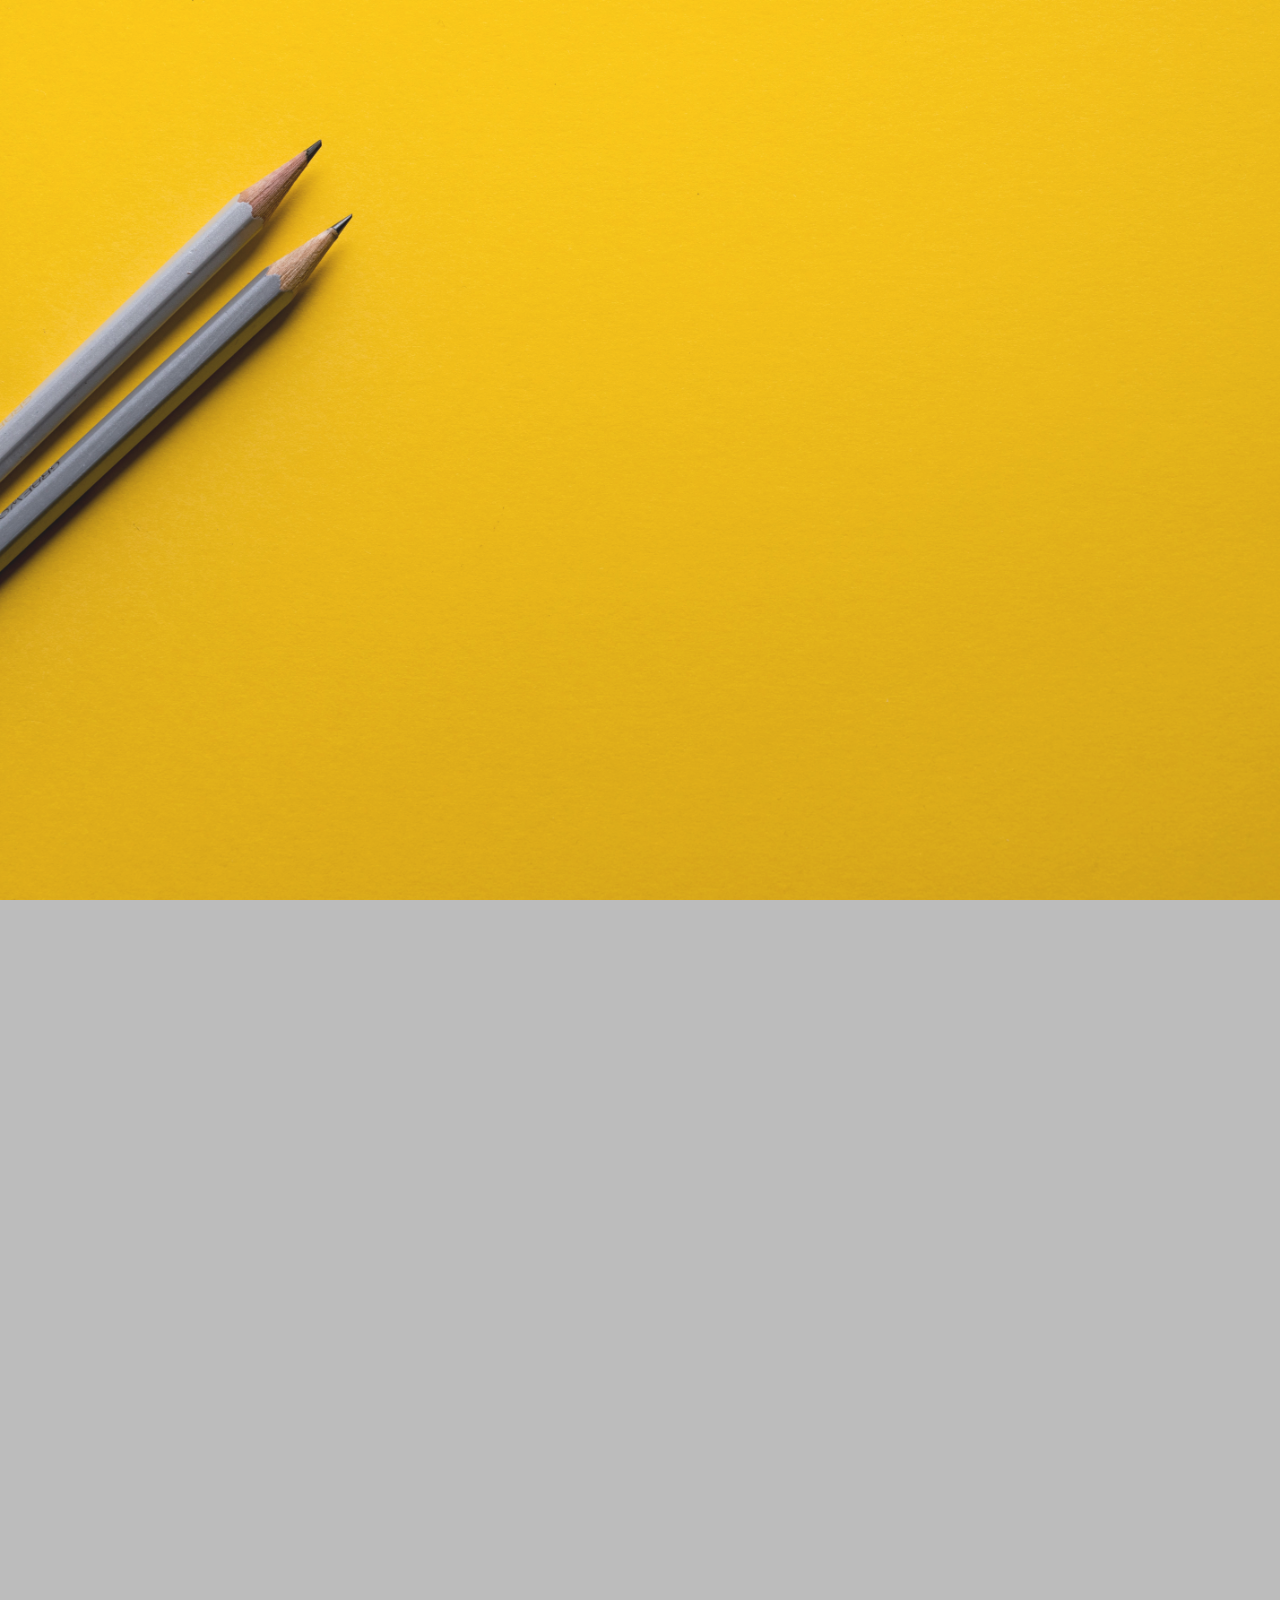
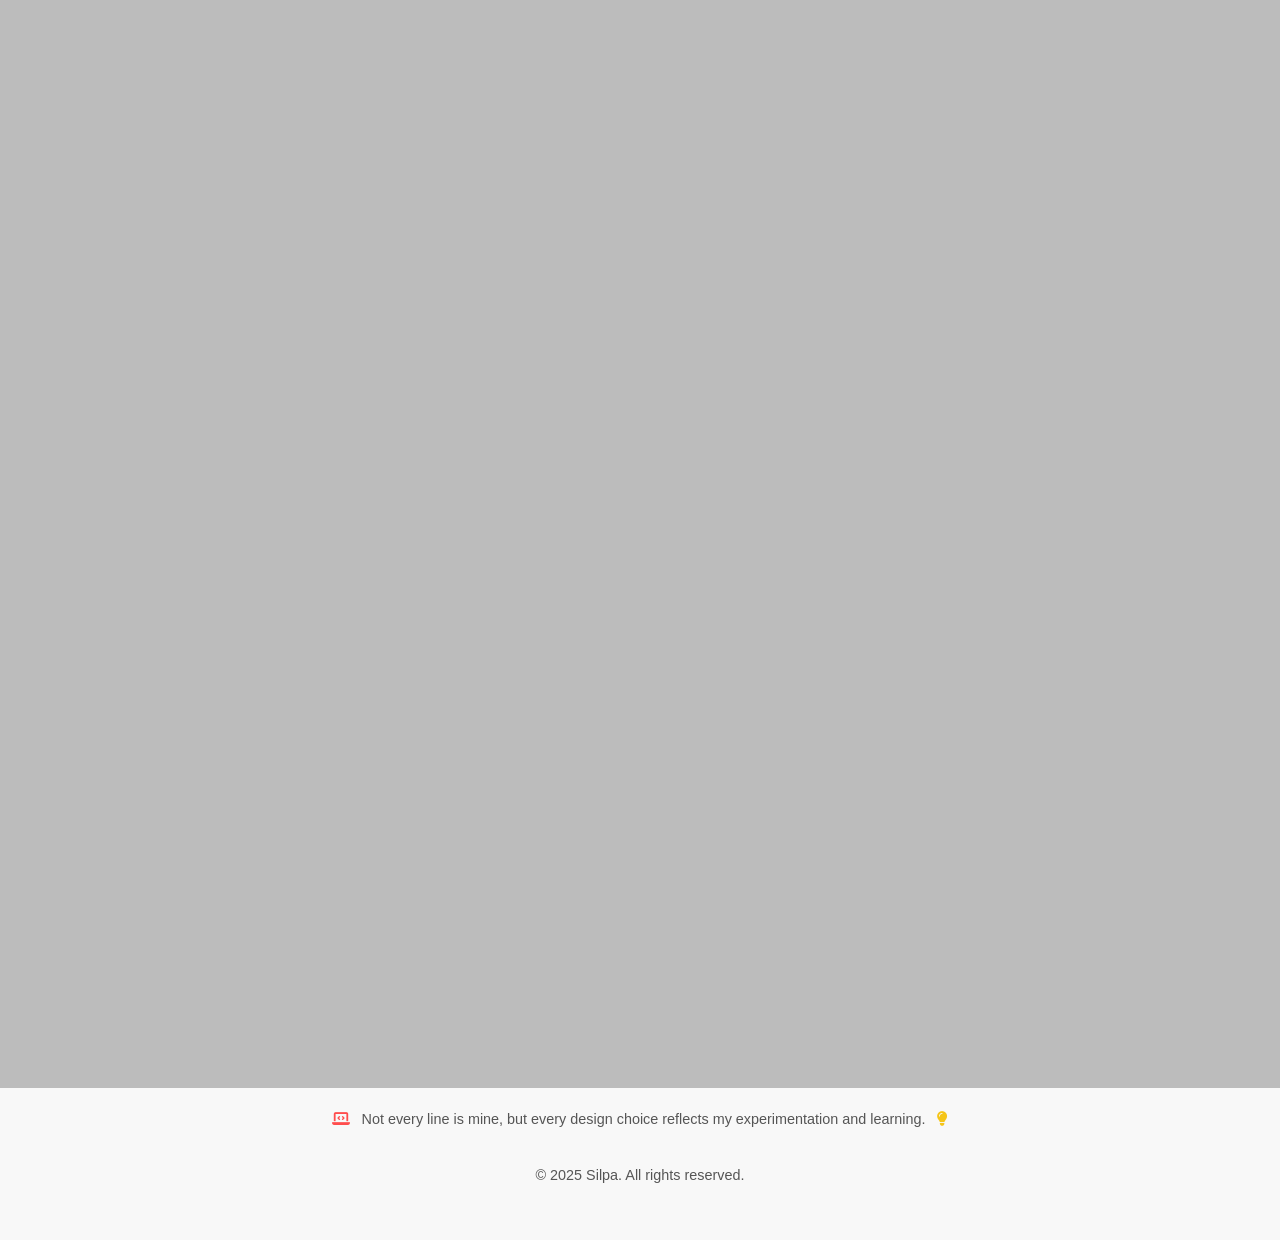
==== index.html @ 063e01af "Initial commit" ====
<!DOCTYPE HTML>
<!--
	Story by HTML5 UP
	html5up.net | @ajlkn
	Free for personal and commercial use under the CCA 3.0 license (html5up.net/license)
-->
<html>
	<head>
		<title>Silpa's portfolio</title>
		<meta charset="utf-8" />
		<meta name="viewport" content="width=device-width, initial-scale=1, user-scalable=no" />
		<link rel="stylesheet" href="assets/css/main.css" />
		<noscript><link rel="stylesheet" href="assets/css/noscript.css" /></noscript>
		<style>
        /* Make html and body full height */
        html, body {
            height: 100%;
            margin: 0;
            padding: 0;
        }

        /* Body background image */
        body {
            background: url('images/joanna.jpg') center top / cover no-repeat fixed;
            background-color: #bcbcbc; /* fallback color */
            font-family: Arial, sans-serif;
            color: #333;
        }

        /* Make wrapper transparent to show body background */
        #wrapper {
            background: transparent;
        }
    </style>
	</head>
	<body class="is-preload">

		<!-- Wrapper -->
		<div id="wrapper" class="divided">

			<!-- One -->
			<section style="
  max-width:1200px;
  margin:60px auto;
  padding:40px;
  background:#f8fafc;
  border-radius:28px;
  display:flex;
  align-items:center;
  gap:40px;
  flex-wrap:wrap;
">

  <!-- Text -->
  <div style="flex:1; min-width:280px;">
    <h1 style="font-size:44px; margin-bottom:10px;">
      Hi, I’m Silpa 👋
    </h1>

    <p style="font-size:18px; line-height:1.6;">
     a passionate Backend & Full-Stack Software Developer with over 4 years of experience, based in Germany.</p>
    </p>
    <p>I Build the Logic You Don’t See. I enjoy debugging, analyzing logs, and fixing issues that need patience
      and structured thinking.</p>

   

    <div style="margin-top:25px; display:flex; gap:10px; flex-wrap:wrap;">
      <ul style="list-style:none; padding:0; display:flex; flex-wrap:wrap; justify-content:center; gap:10px;"> 
        <li style="background:#007acc; color:white; padding:5px 12px; border-radius:15px; font-size:12px;">Java</li>
         <li style="background:#dd0000; color:white; padding:5px 12px; border-radius:15px; font-size:12px;">Ruby on Rails</li>
          <li style="background:#00bfff; color:white; padding:5px 12px; border-radius:15px; font-size:12px;">Spring Boot</li> 
          <li style="background:#f0db4f; color:#333; padding:5px 12px; border-radius:15px; font-size:12px;">JavaScript</li> 
          <li style="background:#ff7f50; color:white; padding:5px 12px; border-radius:15px; font-size:12px;">Golang</li> 
          <li style="background:#228b22; color:white; padding:5px 12px; border-radius:15px; font-size:12px;">PostgreSQL</li> 
    </div>
  </div>

  <!-- Image -->
  <div style="flex:1; min-width:280px; text-align:center;">
    <img 
      src="images/1X3A5198.jpg"
      alt="Silpa Prasad"
      style="
        width:100%;
        max-width:360px;
        height:auto;
        border-radius:24px;
        box-shadow:0 20px 40px rgba(0,0,0,0.15);
        object-fit:cover;
      "
    />
  </div>

</section>


			<!-- Two -->
			<!-- About Me Section -->
<section id="about" style="padding: 60px 25px; background: linear-gradient(135deg, #e8f0fe, #f7faff); border-radius: 24px; display: flex; align-items: center; gap: 40px; flex-wrap: wrap;">
  
  <!-- Side image -->
  <div class="about-image" style="flex: 1; min-width: 240px; text-align: center;">
    <img src="https://cdn-icons-png.flaticon.com/512/194/194938.png" 
         alt="About Me Icon" 
         style="width: 100%; max-width: 260px; opacity: 0.95; mix-blend-mode: multiply; filter: drop-shadow(0 10px 16px rgba(0,0,0,0.12)); border-radius: 24px;">
  </div>
  
  <!-- Content -->
  <div class="about-content" style="flex: 2; min-width: 300px;">
    <h2 style="font-size: 34px; font-weight: 700; color: #1e3a8a; margin-bottom: 20px; display:flex; align-items:center; gap:12px;">
      🧑‍💻 About Me
    </h2>
    
    <p style="font-size: 17px; line-height: 1.7;">
      Hi, I’m <strong>Silpa Prasad</strong> 👋  
      I’m always curious about what’s happening behind the scenes, 
      the <strong>logic, systems, and algorithms</strong> that quietly make everyday technology work.
    </p>

    <p style="font-size: 17px; line-height: 1.7;">
      Since moving to Germany, I’ve been <strong>challenging myself to grow beyond familiar grounds</strong>,
      learning, adapting, and stepping out of comfort zones, both personally and professionally.
    </p>

    <p style="font-size: 17px; line-height: 1.7;">
      I genuinely enjoy <strong>analyzing logs, debugging issues, and fixing problems</strong> that demand patience and clear thinking.  
      There’s something deeply satisfying about turning complexity into something that simply works.
    </p>

    <p style="font-size: 17px; line-height: 1.7;">
      I’m still learning, experimenting, and finding my way in the tech world 🌱  
      Along the way, I’m learning German, discovering my strengths, and figuring out how to balance ambition while enjoying the journey.
    </p>
  </div>

</section>



			<!-- Three -->
			<section id="experience" style="margin-top:50px;">
  <h2 style="
    font-size:32px;
    margin-bottom:25px;
    font-weight:700;
    color:#2a4d69;
    font-family:'Segoe UI', sans-serif;
  ">
    Professional Experience
  </h2>

  <!-- EXPERIENCE CARD 1 -->
  <div style="
    display:flex;
    gap:20px;
    background:#ffffff;
    border-radius:14px;
    padding:25px;
    margin-bottom:25px;
    box-shadow:0 4px 18px rgba(0,0,0,0.09);
    border-left:6px solid #4a90e2;
    align-items:flex-start;
  ">
    <!-- ICON -->
    <img src="https://cdn-icons-png.flaticon.com/512/906/906334.png"
         style="width:70px; height:70px; object-fit:contain;">

    <!-- CONTENT -->
    <div>
      <h3 style="
        margin:0;
        font-size:22px;
        font-weight:700;
        color:#4a90e2;
        font-family:'Segoe UI', sans-serif;
      ">
        Software Developer
      </h3>

      <p style="margin:4px 0; font-size:16px; color:#666;">
        Sapaad Software Pte Ltd &nbsp; | &nbsp; 2020 – 2022<br/>
        Food-Tech / SaaS Platform<br/>
        <em> Ruby on Rails, Golang, JavaScript, Redis, Sidekiq, REST APIs,<br/> OAuth2, JWT, AWS (Lambda, CloudWatch), Git </em>
        <br/>
        <strong>Core Strengths:</strong>
        Backend · Full-Stack · APIs · Microservices · Async · Performance Optimisation</br> · Databases · Caching · Integrations · Security · Scalability
      </p>
    </div>
  </div>

  <!-- EXPERIENCE CARD 2 -->
  <div style="
    display:flex;
    gap:20px;
    background:#ffffff;
    border-radius:14px;
    padding:25px;
    margin-bottom:25px;
    box-shadow:0 4px 18px rgba(0,0,0,0.09);
    border-left:6px solid #50b37c;
    align-items:flex-start;
  ">
    <!-- ICON -->
    <img src="https://cdn-icons-png.flaticon.com/512/2920/2920244.png"
         style="width:70px; height:70px; object-fit:contain;">

    <!-- CONTENT -->
    <div>
      <h3 style="
        margin:0;
        font-size:22px;
        font-weight:700;
        color:#50b37c;
        font-family:'Segoe UI', sans-serif;
      ">
        Software Engineer
      </h3>
      <p style="margin:4px 0; font-size:16px; color:#666;">
        Kreatio Software Pte Ltd &nbsp; | &nbsp; 2018 – 2020<br/>
        Content Management Systems / Web Platforms<br/>
        <em> Ruby on Rails, JavaScript, JQuery, SQL, PostgreSQL, Redis, <br/>
          REST APIs, Git, Docker </em>
          <br/>
        <strong>Core Strengths:</strong>
        Backend · Microservices . Content Management . Migrations</br> · Databases · Caching · Integrations · Security · Scalability
      </p>

      
    </div>
  </div>
</section>




			<!-- Four -->
			 <!-- Education Section -->
<section id="education" style="padding: 50px 20px; background: #f0f4ff; border-radius: 20px; display: flex; align-items: center; gap: 30px; flex-wrap: wrap;">
  
  <!-- Image on the side -->
  <div class="edu-image" style="flex: 1; min-width: 250px;">
    <img src="https://cdn-icons-png.flaticon.com/512/3135/3135755.png" 
         alt="Education Icon" 
         style="width: 100%; max-width: 280px; opacity: 0.9; mix-blend-mode: multiply; filter: drop-shadow(0 4px 8px rgba(0,0,0,0.1)); border-radius: 15px;">
  </div>
  
  <!-- Education cards -->
  <div class="edu-content" style="flex: 2; min-width: 300px;">
    <h2 style="font-size: 32px; font-weight: 700; color: #1e3a8a; margin-bottom: 25px; display:flex; align-items:center; gap:10px;">
      🎓 Education
    </h2>

    <div class="edu-card" style="background:#fff; padding:20px; border-radius:15px; margin-bottom:20px; box-shadow:0 4px 10px rgba(0,0,0,0.05);">
      <h3 style="font-size:20px; font-weight:600; color:#111827;">Master's in Digital Transformation</h3>
      <p style="margin:5px 0; color:#4b5563;">FH Dortmund</p>
      <span style="color:#6b7280;">2022 – Present</span>
    </div>

    <div class="edu-card" style="background:#fff; padding:20px; border-radius:15px; margin-bottom:20px; box-shadow:0 4px 10px rgba(0,0,0,0.05);">
      <h3 style="font-size:20px; font-weight:600; color:#111827;">Master of Computer Applications (MCA)</h3>
      <p style="margin:5px 0; color:#4b5563;">College of Engineering Trivandrum</p>
      <span style="color:#6b7280;">2015 – 2018</span>
    </div>

    <div class="edu-card" style="background:#fff; padding:20px; border-radius:15px; box-shadow:0 4px 10px rgba(0,0,0,0.05);">
      <h3 style="font-size:20px; font-weight:600; color:#111827;">Bachelor of Science in Computer Science</h3>
      <p style="margin:5px 0; color:#4b5563;">University Institute of Technology, Kerala</p>
      <span style="color:#6b7280;">2012 – 2015</span>
    </div>

  </div>
</section>


<!-- Five (Skills Section) -->
			<!-- Programming Skills Section -->
<section id="skills" >
  <h2 style="font-size:32px; font-weight:700; color:#1e3a8a; margin-bottom:40px; text-align:center; display:flex; justify-content:center; align-items:center; gap:10px;">
    🛠 Programming Skills
  </h2>

  <div class="skills-container" style="display:flex; flex-wrap:wrap; gap:20px; justify-content:center;">
    
    <!-- Skill Card -->
    <div class="skill-card" style="background:#fff; width:120px; height:140px; display:flex; flex-direction:column; align-items:center; justify-content:center; padding:15px; border-radius:15px; box-shadow:0 4px 10px rgba(0,0,0,0.05); text-align:center;">
      <img src="https://cdn.jsdelivr.net/gh/devicons/devicon/icons/java/java-original.svg" alt="Java" style="width:50px; height:50px; margin-bottom:10px;">
      <span style="font-size:14px; font-weight:600; color:#111827;">Java</span>
    </div>

    <div class="skill-card" style="background:#fff; width:120px; height:140px; display:flex; flex-direction:column; align-items:center; justify-content:center; padding:15px; border-radius:15px; box-shadow:0 4px 10px rgba(0,0,0,0.05); text-align:center;">
      <img src="https://cdn.jsdelivr.net/gh/devicons/devicon/icons/ruby/ruby-original.svg" alt="Ruby" style="width:50px; height:50px; margin-bottom:10px;">
      <span style="font-size:14px; font-weight:600; color:#111827;">Ruby on Rails</span>
    </div>

    <div class="skill-card" style="background:#fff; width:120px; height:140px; display:flex; flex-direction:column; align-items:center; justify-content:center; padding:15px; border-radius:15px; box-shadow:0 4px 10px rgba(0,0,0,0.05); text-align:center;">
      <img src="https://cdn.jsdelivr.net/gh/devicons/devicon/icons/spring/spring-original.svg" alt="Spring Boot" style="width:50px; height:50px; margin-bottom:10px;">
      <span style="font-size:14px; font-weight:600; color:#111827;">Spring Boot</span>
    </div>

    <div class="skill-card" style="background:#fff; width:120px; height:140px; display:flex; flex-direction:column; align-items:center; justify-content:center; padding:15px; border-radius:15px; box-shadow:0 4px 10px rgba(0,0,0,0.05); text-align:center;">
      <img src="https://cdn.jsdelivr.net/gh/devicons/devicon/icons/javascript/javascript-original.svg" alt="JavaScript" style="width:50px; height:50px; margin-bottom:10px;">
      <span style="font-size:14px; font-weight:600; color:#111827;">JavaScript</span>
    </div>

    <div class="skill-card" style="background:#fff; width:120px; height:140px; display:flex; flex-direction:column; align-items:center; justify-content:center; padding:15px; border-radius:15px; box-shadow:0 4px 10px rgba(0,0,0,0.05); text-align:center;">
      <img src="images/gallery/go.png" alt="Golang" style="width:50px; height:50px; margin-bottom:10px;">
      <span style="font-size:14px; font-weight:600; color:#111827;">Golang</span>
    </div>

    <div class="skill-card" style="background:#fff; width:120px; height:140px; display:flex; flex-direction:column; align-items:center; justify-content:center; padding:15px; border-radius:15px; box-shadow:0 4px 10px rgba(0,0,0,0.05); text-align:center;">
      <img src="https://cdn.jsdelivr.net/gh/devicons/devicon/icons/postgresql/postgresql-original.svg" alt="PostgreSQL" style="width:50px; height:50px; margin-bottom:10px;">
      <span style="font-size:14px; font-weight:600; color:#111827;">PostgreSQL</span>
    </div>

    <div class="skill-card" style="background:#fff; width:120px; height:140px; display:flex; flex-direction:column; align-items:center; justify-content:center; padding:15px; border-radius:15px; box-shadow:0 4px 10px rgba(0,0,0,0.05); text-align:center;">
      <img src="https://cdn.jsdelivr.net/gh/devicons/devicon/icons/docker/docker-original.svg" alt="Docker" style="width:50px; height:50px; margin-bottom:10px;">
      <span style="font-size:14px; font-weight:600; color:#111827;">Docker</span>
    </div>

    <div class="skill-card" style="background:#fff; width:120px; height:140px; display:flex; flex-direction:column; align-items:center; justify-content:center; padding:15px; border-radius:15px; box-shadow:0 4px 10px rgba(0,0,0,0.05); text-align:center;">
      <img src="https://cdn.jsdelivr.net/gh/devicons/devicon/icons/git/git-original.svg" alt="Git" style="width:50px; height:50px; margin-bottom:10px;">
      <span style="font-size:14px; font-weight:600; color:#111827;">Git</span>
    </div>

  </div>
</section>


<!-- Interests & Learning Section -->
<section id="interests" style="padding: 50px 20px; background: #fff4f0; border-radius: 20px; display: flex; align-items: center; gap: 30px; flex-wrap: wrap;">
  
  <!-- Side Image -->
  <div class="interests-image" style="flex: 1; min-width: 250px;">
    <img src="https://cdn-icons-png.flaticon.com/512/2933/2933187.png" 
         alt="Learning Icon" 
         style="width: 100%; max-width: 280px; opacity: 0.9; mix-blend-mode: multiply; filter: drop-shadow(0 4px 8px rgba(0,0,0,0.1)); border-radius: 20px;">
  </div>
  
  <!-- Content -->
  <div class="interests-content" style="flex: 2; min-width: 300px;">
    <h2 style="font-size: 32px; font-weight: 700; color: #c46210; margin-bottom: 25px; display:flex; align-items:center; gap:10px;">
      📚 Interests & Learning
    </h2>

    <p style="font-size: 16px; color: #333; line-height: 1.7; margin-bottom: 20px;">
      I am constantly exploring new technologies and learning modern frameworks to improve my development skills. I enjoy experimenting with <strong>Java, Spring Boot, Golang, and Cloud solutions like AWS</strong>. I also follow open-source projects and contribute to GitHub repositories whenever possible.
    </p>

    <p style="font-size: 16px; color: #333; line-height: 1.7; margin-bottom: 20px;">
      Beyond coding, I enjoy reading about software architecture, performance optimization, and best practices for building scalable applications. I am also learning <strong>German (A2 level)</strong> to enhance my communication skills and collaborate better in international teams.
    </p>


    <!-- Interests/Skills badges -->
    <ul style="display:flex; flex-wrap:wrap; gap:10px; list-style:none; padding:0;">
      <li style="background:#ff7f50; color:white; padding:5px 12px; border-radius:15px; font-size:14px;">Java</li>
      <li style="background:#00bfff; color:white; padding:5px 12px; border-radius:15px; font-size:14px;">Spring Boot</li>
      <li style="background:#228b22; color:white; padding:5px 12px; border-radius:15px; font-size:14px;">Golang</li>
      <li style="background:#f59e0b; color:white; padding:5px 12px; border-radius:15px; font-size:14px;">AWS</li>
      <li style="background:#6d28d9; color:white; padding:5px 12px; border-radius:15px; font-size:14px;">Open-Source</li>
      <li style="background:#f97316; color:white; padding:5px 12px; border-radius:15px; font-size:14px;">German Language</li>
      <li style="background:#10b981; color:white; padding:5px 12px; border-radius:15px; font-size:14px;">Software Architecture</li>
    </ul>
  </div>

</section>

<!-- Projects Preview Section on Index -->
<section id="projects-preview" style="padding: 50px 20px; background:#fefaf0; border-radius:20px; text-align:center;">
    <h2 style="font-size:32px; font-weight:700; color:#c46210; margin-bottom:20px;">💼 My Projects</h2>
    <p style="font-size:16px; color:#555; margin-bottom:30px;">
        A selection of my recent work. Click below to explore all my projects in detail.
    </p>

    <!-- Small project cards as preview -->
    <div style="display:flex; flex-wrap:wrap; gap:20px; justify-content:center;">
        <!-- Project 1 Preview -->
        <div style="width:220px; background:#fff; border-radius:12px; box-shadow:0 4px 10px rgba(0,0,0,0.05); overflow:hidden;">
            <div style="padding:15px;">
                <h3 style="font-size:18px; color:#1c3f94; margin-bottom:5px;">Restaurant POS</h3>
                <p style="font-size:14px; color:#555;">Ruby on Rails, PostgreSQL</p>
            </div>
        </div>

        <!-- Project 2 Preview -->
        <div style="width:220px; background:#fff; border-radius:12px; box-shadow:0 4px 10px rgba(0,0,0,0.05); overflow:hidden;">
            <div style="padding:15px;">
                <h3 style="font-size:18px; color:#1c3f94; margin-bottom:5px;">Order Microservice</h3>
                <p style="font-size:14px; color:#555;">Golang, REST API</p>
            </div>
        </div>

        <!-- Project 3 Preview -->
        <div style="width:220px; background:#fff; border-radius:12px; box-shadow:0 4px 10px rgba(0,0,0,0.05); overflow:hidden;">
            <div style="padding:15px;">
                <h3 style="font-size:18px; color:#1c3f94; margin-bottom:5px;">Spring Boot API</h3>
                <p style="font-size:14px; color:#555;">Java, PostgreSQL</p>
            </div>
        </div>
    </div>

    <!-- Button to go to full Projects Page -->
    <a href="projects.html" 
       style="display:inline-block; margin-top:30px; padding:12px 25px; background:#c46210; color:white; border-radius:8px; text-decoration:none; font-weight:bold; transition:0.3s;">
        See All Projects
    </a>
</section>


			<!-- Certifications Section -->
<section id="certifications" style="padding: 50px 20px; background: #fff9f0; border-radius: 20px; display: flex; align-items: center; gap: 30px; flex-wrap: wrap;">
  
  <!-- Image on the side -->
  <div class="cert-image" style="flex: 1; min-width: 250px;">
    <img src="https://cdn-icons-png.flaticon.com/512/2907/2907345.png" 
         alt="Certifications Icon" 
         style="width: 100%; max-width: 280px; opacity: 0.9; mix-blend-mode: multiply; filter: drop-shadow(0 4px 8px rgba(0,0,0,0.1)); border-radius: 15px;">
  </div>
  
  <!-- Certification cards -->
  <div class="cert-content" style="flex: 2; min-width: 300px;">
    <h2 style="font-size: 32px; font-weight: 700; color: #c46210; margin-bottom: 25px; display:flex; align-items:center; gap:10px;">
      📜 Certifications
    </h2>

    <div class="cert-card" style="background:#fff; padding:20px; border-radius:15px; margin-bottom:20px; box-shadow:0 4px 10px rgba(0,0,0,0.05);">
      <h3 style="font-size:20px; font-weight:600; color:#8b4513;">Java Foundations Professional Certificate</h3>
      <p style="margin:5px 0; color:#4b5563;">Issued by JetBrains:LinkedInLearning</p>
      <span style="color:#6b7280;">2024</span>
    </div>

    <div class="cert-card" style="background:#fff; padding:20px; border-radius:15px; margin-bottom:20px; box-shadow:0 4px 10px rgba(0,0,0,0.05);">
      <h3 style="font-size:20px; font-weight:600; color:#8b4513;">Rails with Active Record and ActionPack</h3>
      <p style="margin:5px 0; color:#4b5563;">Issued by Coursera</p>
      <span style="color:#6b7280;">2023</span>
    </div>

    <div class="cert-card" style="background:#fff; padding:20px; border-radius:15px; box-shadow:0 4px 10px rgba(0,0,0,0.05);">
      <h3 style="font-size:20px; font-weight:600; color:#8b4513;">Rails with Active Record and ActionPack</h3>
      <p style="margin:5px 0; color:#4b5563;">Issued by Coursera</p>
      <span style="color:#6b7280;">2022</span>
    </div>

  </div>
</section>

<section id="cv" style="margin-top:40px; text-align:center;">
  <h2 style="font-size:28px; margin-bottom:20px; font-weight:600;">My CV</h2>

  <!-- CV Preview Box -->
  <div style="
      width:80%;
      max-width:800px;
      margin:0 auto 20px auto;
      border:1px solid #ddd;
      border-radius:10px;
      padding:20px;
      background:#fafafa;
      box-shadow:0 2px 8px rgba(0,0,0,0.08);
    ">
    <p style="font-size:17px; color:#444; line-height:1.6;">
      You can view or download my latest CV below.  
      It includes my technical skills, experience, education, and certifications.
    </p>

    <!-- Embedded CV (PDF Viewer) -->
    <iframe 
      src="assets/SILPA FULLSTACK DEVELOPER.pdf"
      style="width:100%; height:500px; border:none; border-radius:8px; margin-top:15px;"
    ></iframe>
  </div>

  <!-- Download Button -->
  <a href="assets/SILPA FULLSTACK DEVELOPER.pdf" download
     style="
       display:inline-block;
       padding:12px 25px;
       background:#007bff;
       color:white;
       border-radius:8px;
       font-size:17px;
       text-decoration:none;
       transition:0.3s ease;
     "
     onmouseover="this.style.background='#0056b3'"
     onmouseout="this.style.background='#007bff'"
  >
    Download CV
  </a>
</section>

<!-- Seven -->
    <div class="inner medium">

        <!-- White Card Wrapper -->
        <div style="background:white; padding:50px 30px; border-radius:20px; max-width:900px; margin:auto; box-shadow:0 12px 30px rgba(0,0,0,0.2);">

            <h2 style="text-align:center; margin-bottom:40px; font-size:36px; color:#1c3f94; font-weight:bold;">Get in Touch</h2>

            <!-- Contact Details -->
            <div class="contact-details" style="display:flex; flex-wrap:wrap; justify-content:space-around; gap:20px; margin-bottom:50px; color:#333; text-align:left;">
                
                <!-- Name -->
                <div style="flex:1; min-width:220px; display:flex; align-items:center; gap:15px; background:#e6f0ff; padding:15px 20px; border-radius:12px; box-shadow:0 4px 12px rgba(0,0,0,0.1);">
                    <img src="https://cdn-icons-png.flaticon.com/512/149/149071.png" alt="Name" style="width:30px; height:30px;">
                    <span style="font-weight:600; font-size:16px;">Silpa Prasad Sivaprasad</span>
                </div>

                <!-- Email -->
                <div style="
                  display: flex;
                  align-items: center;
                  gap: 12px;
                  background: #e6f0ff;
                  padding: 12px 16px;
                  border-radius: 12px;
                  box-shadow: 0 4px 12px rgba(0,0,0,0.1);
                  white-space: nowrap;
                  overflow: hidden;
                  text-overflow: ellipsis;
                  max-width: 100%;
              ">
                  <img src="https://cdn-icons-png.flaticon.com/512/561/561127.png" 
                      alt="Email" 
                      style="width:30px; height:30px; flex-shrink: 0;">
                  <a href="mailto:silpasree9539@gmail.com" 
                    style="color:#1c3f94; font-weight:600; text-decoration:none; white-space: nowrap; overflow: hidden; text-overflow: ellipsis;">
                      silpasree9539@gmail.com
                  </a>
                </div>


                <!-- Phone -->
                <div style="flex:1; min-width:220px; display:flex; align-items:center; gap:15px; background:#e6f0ff; padding:15px 20px; border-radius:12px; box-shadow:0 4px 12px rgba(0,0,0,0.1);">
                    <img src="https://cdn-icons-png.flaticon.com/512/15/15874.png" alt="Phone" style="width:30px; height:30px;">
                    <span style="font-weight:600; font-size:16px;">+49 123 456 7890</span>
                </div>

                <!-- Address -->
                <div style="flex:1; min-width:220px; display:flex; align-items:center; gap:15px; background:#e6f0ff; padding:15px 20px; border-radius:12px; box-shadow:0 4px 12px rgba(0,0,0,0.1);">
                    <img src="https://cdn-icons-png.flaticon.com/512/684/684908.png" alt="Address" style="width:30px; height:30px;">
                    <span style="font-weight:600; font-size:16px;">Dortmund, Germany</span>
                </div>

            </div>

            <!-- Social Icons -->
            <div style="text-align:center; margin-bottom:50px;">
                <a href="https://github.com/silpaprasad" target="_blank" style="margin-right:25px; transition:transform 0.3s;">
                    <img src="https://cdn.jsdelivr.net/gh/devicons/devicon/icons/github/github-original.svg" alt="GitHub" style="width:40px; height:40px;">
                </a>
                <a href="https://www.linkedin.com/in/silpa-prasad-sivaprasad/" target="_blank" style="transition:transform 0.3s;">
                    <img src="https://cdn.jsdelivr.net/gh/devicons/devicon/icons/linkedin/linkedin-original.svg" alt="LinkedIn" style="width:40px; height:40px;">
                </a>
            </div>

            <!-- Contact Form -->
            

            <!-- Contact Form -->
          
        </div>
    </div>
			<!-- Footer -->
		</div>
    <!-- Add Font Awesome CDN in your <head> -->
<link
  rel="stylesheet"
  href="https://cdnjs.cloudflare.com/ajax/libs/font-awesome/6.5.0/css/all.min.css"
/>

<footer style="text-align: center; padding: 20px; background-color: #f8f8f8; color: #555; font-size: 0.9rem;">
  <p>
    <i class="fas fa-laptop-code" style="margin-right: 8px; color:#ff4d4d;"></i>
    Not every line is mine, but every design choice reflects my experimentation and learning.
    <i class="fas fa-lightbulb" style="margin-left: 8px; color:#f5c518;"></i>
  </p>
  <p>&copy; 2025 Silpa. All rights reserved.</p>
</footer>

		<!-- Scripts -->
		<script src="assets/js/jquery.min.js"></script>
		<script src="assets/js/jquery.scrollex.min.js"></script>
		<script src="assets/js/jquery.scrolly.min.js"></script>
		<script src="assets/js/browser.min.js"></script>
		<script src="assets/js/breakpoints.min.js"></script>
		<script src="assets/js/util.js"></script>
		<script src="assets/js/main.js"></script>
<script src="https://cdn.emailjs.com/dist/email.min.js"></script>

		

	</body>
</html>
---- assets/css/noscript.css ----
/*
	Story by HTML5 UP
	html5up.net | @ajlkn
	Free for personal and commercial use under the CCA 3.0 license (html5up.net/license)
*/

/* Banner (transitions) */

	.banner.onload-content-fade-up .content {
		-moz-transition: none;
		-webkit-transition: none;
		-ms-transition: none;
		transition: none;
	}

	body.is-preload .banner.onload-content-fade-up .content {
		-moz-transform: none;
		-webkit-transform: none;
		-ms-transform: none;
		transform: none;
		opacity: 1;
	}

	.banner.onload-content-fade-down .content {
		-moz-transition: none;
		-webkit-transition: none;
		-ms-transition: none;
		transition: none;
	}

	body.is-preload .banner.onload-content-fade-down .content {
		-moz-transform: none;
		-webkit-transform: none;
		-ms-transform: none;
		transform: none;
		opacity: 1;
	}

	.banner.onload-content-fade-left .content {
		-moz-transition: none;
		-webkit-transition: none;
		-ms-transition: none;
		transition: none;
	}

	body.is-preload .banner.onload-content-fade-left .content {
		-moz-transform: none;
		-webkit-transform: none;
		-ms-transform: none;
		transform: none;
		opacity: 1;
	}

	.banner.onload-content-fade-right .content {
		-moz-transition: none;
		-webkit-transition: none;
		-ms-transition: none;
		transition: none;
	}

	body.is-preload .banner.onload-content-fade-right .content {
		-moz-transform: none;
		-webkit-transform: none;
		-ms-transform: none;
		transform: none;
		opacity: 1;
	}

	.banner.onload-content-fade-in .content {
		-moz-transition: none;
		-webkit-transition: none;
		-ms-transition: none;
		transition: none;
	}

	body.is-preload .banner.onload-content-fade-in .content {
		-moz-transform: none;
		-webkit-transform: none;
		-ms-transform: none;
		transform: none;
		opacity: 1;
	}

	.banner.onload-image-fade-up .image {
		-moz-transition: none;
		-webkit-transition: none;
		-ms-transition: none;
		transition: none;
	}

		.banner.onload-image-fade-up .image img {
			-moz-transition: none;
			-webkit-transition: none;
			-ms-transition: none;
			transition: none;
		}

	body.is-preload .banner.onload-image-fade-up .image {
		-moz-transform: none;
		-webkit-transform: none;
		-ms-transform: none;
		transform: none;
		opacity: 1;
	}

		body.is-preload .banner.onload-image-fade-up .image img {
			opacity: 1;
		}

	.banner.onload-image-fade-down .image {
		-moz-transition: none;
		-webkit-transition: none;
		-ms-transition: none;
		transition: none;
	}

		.banner.onload-image-fade-down .image img {
			-moz-transition: none;
			-webkit-transition: none;
			-ms-transition: none;
			transition: none;
		}

	body.is-preload .banner.onload-image-fade-down .image {
		-moz-transform: none;
		-webkit-transform: none;
		-ms-transform: none;
		transform: none;
		opacity: 1;
	}

		body.is-preload .banner.onload-image-fade-down .image img {
			opacity: 1;
		}

	.banner.onload-image-fade-left .image {
		-moz-transition: none;
		-webkit-transition: none;
		-ms-transition: none;
		transition: none;
	}

		.banner.onload-image-fade-left .image img {
			-moz-transition: none;
			-webkit-transition: none;
			-ms-transition: none;
			transition: none;
		}

	body.is-preload .banner.onload-image-fade-left .image {
		-moz-transform: none;
		-webkit-transform: none;
		-ms-transform: none;
		transform: none;
		opacity: 1;
	}

		body.is-preload .banner.onload-image-fade-left .image img {
			opacity: 1;
		}

	.banner.onload-image-fade-right .image {
		-moz-transition: none;
		-webkit-transition: none;
		-ms-transition: none;
		transition: none;
	}

		.banner.onload-image-fade-right .image img {
			-moz-transition: none;
			-webkit-transition: none;
			-ms-transition: none;
			transition: none;
		}

	body.is-preload .banner.onload-image-fade-right .image {
		-moz-transform: none;
		-webkit-transform: none;
		-ms-transform: none;
		transform: none;
		opacity: 1;
	}

		body.is-preload .banner.onload-image-fade-right .image img {
			opacity: 1;
		}

	.banner.onload-image-fade-in .image img {
		-moz-transition: none;
		-webkit-transition: none;
		-ms-transition: none;
		transition: none;
	}

	body.is-preload .banner.onload-image-fade-in .image img {
		opacity: 1;
	}

	.banner.onscroll-content-fade-up .content {
		-moz-transition: none;
		-webkit-transition: none;
		-ms-transition: none;
		transition: none;
	}

	.banner.onscroll-content-fade-up.is-inactive .content {
		-moz-transform: none;
		-webkit-transform: none;
		-ms-transform: none;
		transform: none;
		opacity: 1;
	}

	.banner.onscroll-content-fade-down .content {
		-moz-transition: none;
		-webkit-transition: none;
		-ms-transition: none;
		transition: none;
	}

	.banner.onscroll-content-fade-down.is-inactive .content {
		-moz-transform: none;
		-webkit-transform: none;
		-ms-transform: none;
		transform: none;
		opacity: 1;
	}

	.banner.onscroll-content-fade-left .content {
		-moz-transition: none;
		-webkit-transition: none;
		-ms-transition: none;
		transition: none;
	}

	.banner.onscroll-content-fade-left.is-inactive .content {
		-moz-transform: none;
		-webkit-transform: none;
		-ms-transform: none;
		transform: none;
		opacity: 1;
	}

	.banner.onscroll-content-fade-right .content {
		-moz-transition: none;
		-webkit-transition: none;
		-ms-transition: none;
		transition: none;
	}

	.banner.onscroll-content-fade-right.is-inactive .content {
		-moz-transform: none;
		-webkit-transform: none;
		-ms-transform: none;
		transform: none;
		opacity: 1;
	}

	.banner.onscroll-content-fade-in .content {
		-moz-transition: none;
		-webkit-transition: none;
		-ms-transition: none;
		transition: none;
	}

	.banner.onscroll-content-fade-in.is-inactive .content {
		-moz-transform: none;
		-webkit-transform: none;
		-ms-transform: none;
		transform: none;
		opacity: 1;
	}

	.banner.onscroll-image-fade-up .image {
		-moz-transition: none;
		-webkit-transition: none;
		-ms-transition: none;
		transition: none;
	}

		.banner.onscroll-image-fade-up .image img {
			-moz-transition: none;
			-webkit-transition: none;
			-ms-transition: none;
			transition: none;
		}

	.banner.onscroll-image-fade-up.is-inactive .image {
		-moz-transform: none;
		-webkit-transform: none;
		-ms-transform: none;
		transform: none;
		opacity: 1;
	}

		.banner.onscroll-image-fade-up.is-inactive .image img {
			opacity: 1;
		}

	.banner.onscroll-image-fade-down .image {
		-moz-transition: none;
		-webkit-transition: none;
		-ms-transition: none;
		transition: none;
	}

		.banner.onscroll-image-fade-down .image img {
			-moz-transition: none;
			-webkit-transition: none;
			-ms-transition: none;
			transition: none;
		}

	.banner.onscroll-image-fade-down.is-inactive .image {
		-moz-transform: none;
		-webkit-transform: none;
		-ms-transform: none;
		transform: none;
		opacity: 1;
	}

		.banner.onscroll-image-fade-down.is-inactive .image img {
			opacity: 1;
		}

	.banner.onscroll-image-fade-left .image {
		-moz-transition: none;
		-webkit-transition: none;
		-ms-transition: none;
		transition: none;
	}

		.banner.onscroll-image-fade-left .image img {
			-moz-transition: none;
			-webkit-transition: none;
			-ms-transition: none;
			transition: none;
		}

	.banner.onscroll-image-fade-left.is-inactive .image {
		-moz-transform: none;
		-webkit-transform: none;
		-ms-transform: none;
		transform: none;
		opacity: 1;
	}

		.banner.onscroll-image-fade-left.is-inactive .image img {
			opacity: 1;
		}

	.banner.onscroll-image-fade-right .image {
		-moz-transition: none;
		-webkit-transition: none;
		-ms-transition: none;
		transition: none;
	}

		.banner.onscroll-image-fade-right .image img {
			-moz-transition: none;
			-webkit-transition: none;
			-ms-transition: none;
			transition: none;
		}

	.banner.onscroll-image-fade-right.is-inactive .image {
		-moz-transform: none;
		-webkit-transform: none;
		-ms-transform: none;
		transform: none;
		opacity: 1;
	}

		.banner.onscroll-image-fade-right.is-inactive .image img {
			opacity: 1;
		}

	.banner.onscroll-image-fade-in .image img {
		-moz-transition: none;
		-webkit-transition: none;
		-ms-transition: none;
		transition: none;
	}

	.banner.onscroll-image-fade-in.is-inactive .image img {
		opacity: 1;
	}
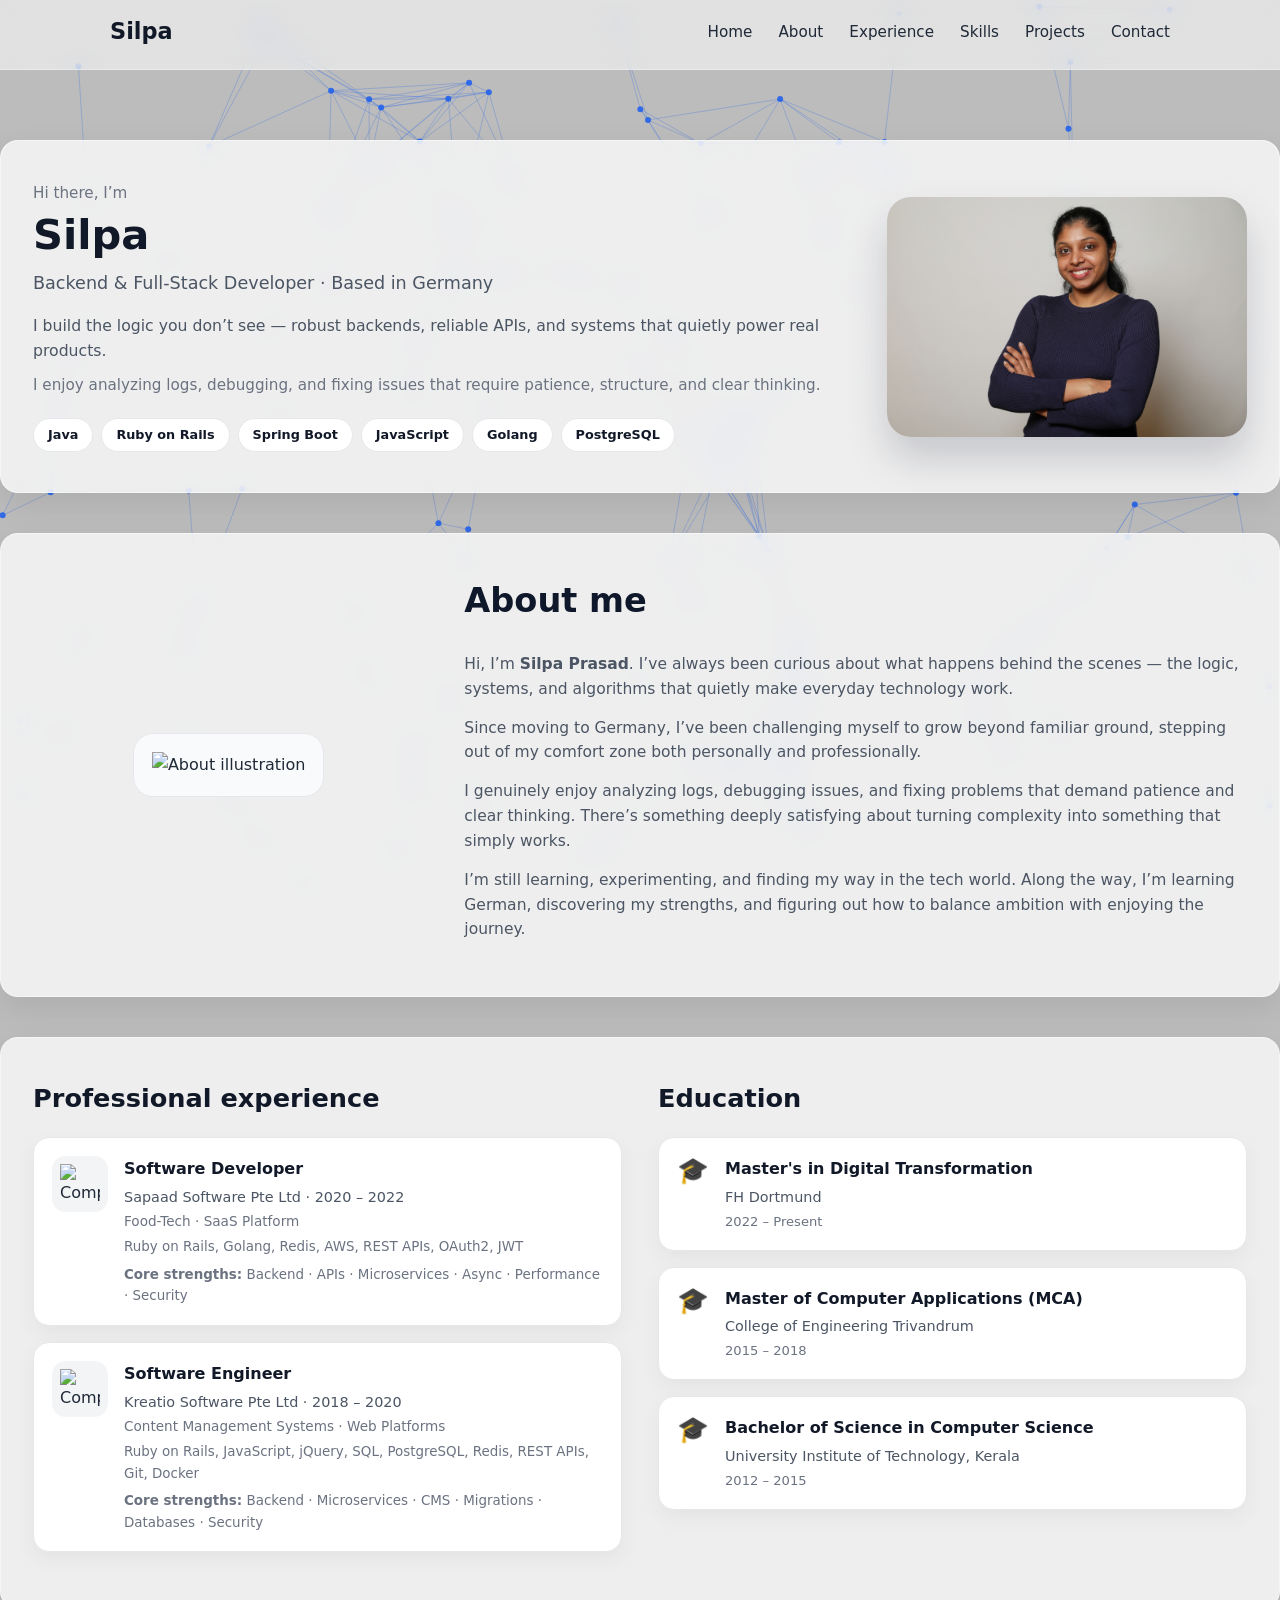
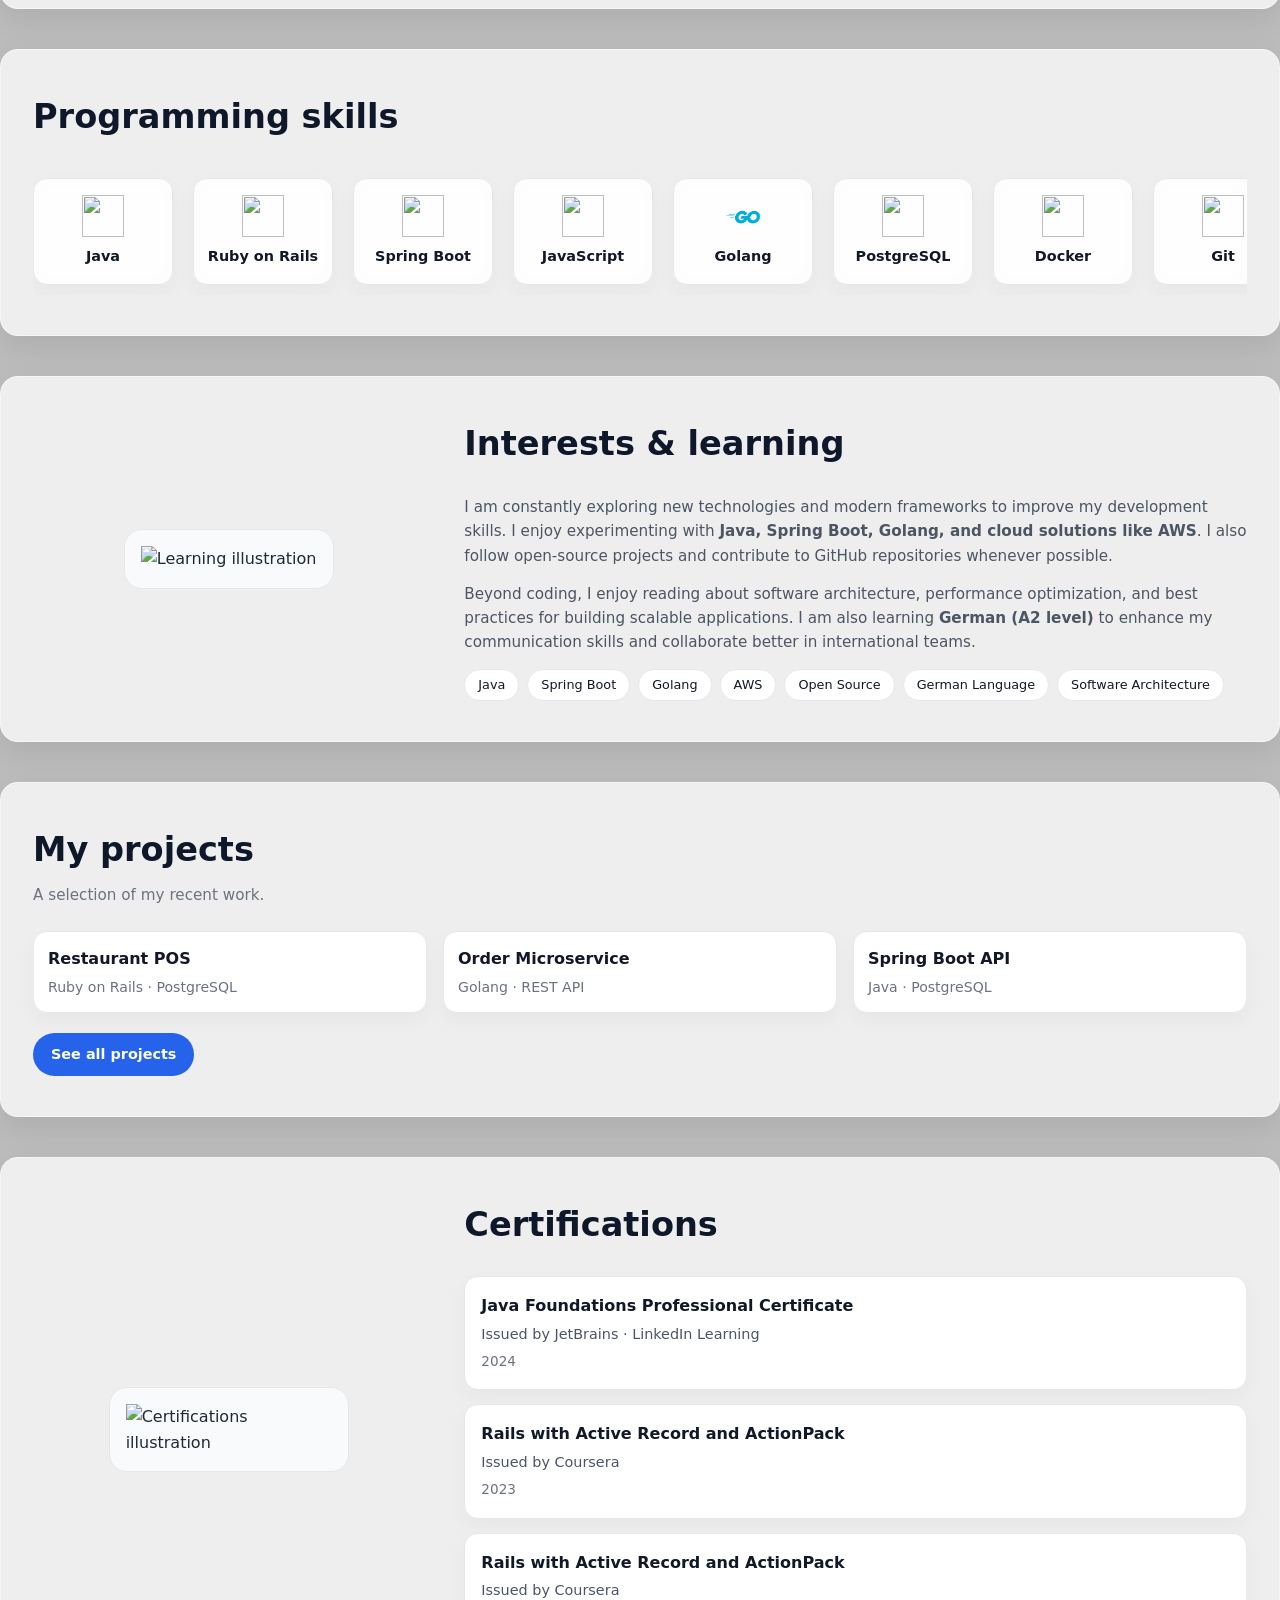
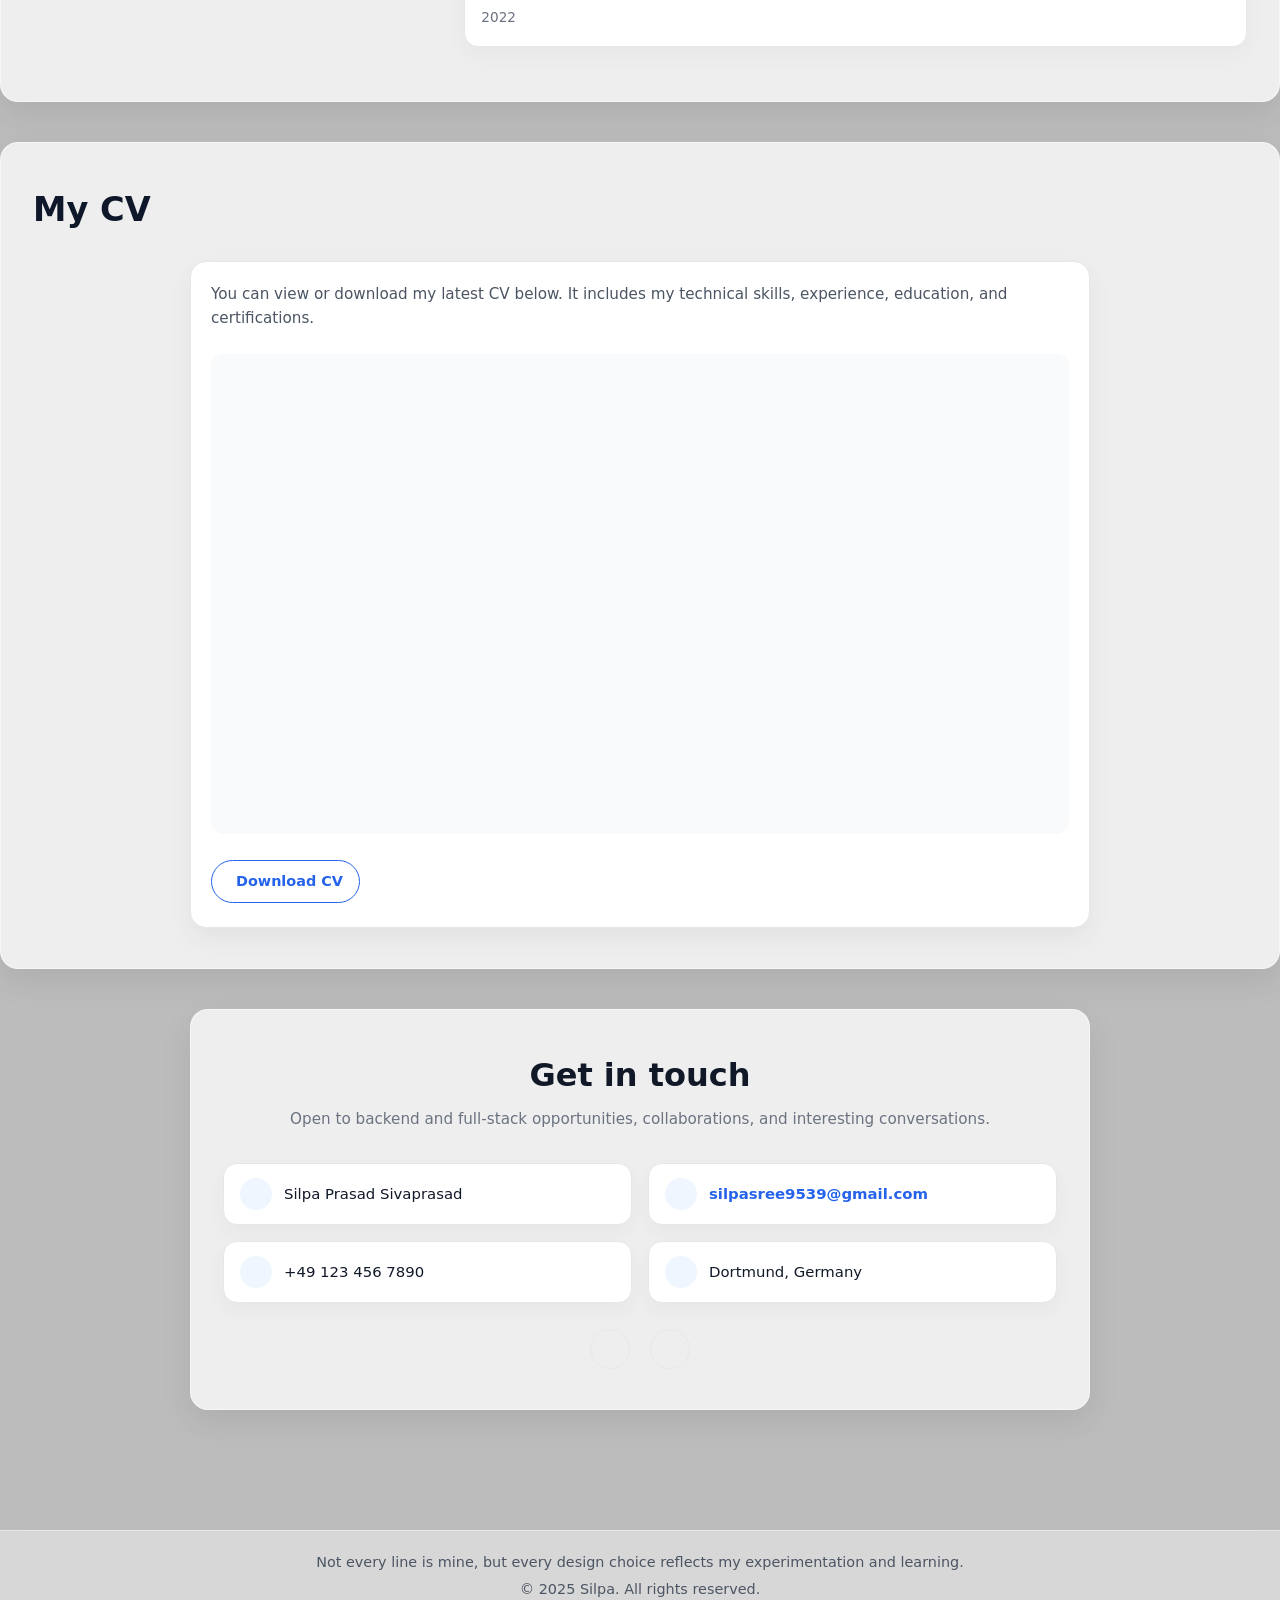
==== commit c8b7a3c6: "Initial portfolio deployment" ====
--- a/index.html
+++ b/index.html
@@ -1,595 +1,420 @@
-<!DOCTYPE HTML>
-<!--
-	Story by HTML5 UP
-	html5up.net | @ajlkn
-	Free for personal and commercial use under the CCA 3.0 license (html5up.net/license)
--->
-<html>
-	<head>
-		<title>Silpa's portfolio</title>
-		<meta charset="utf-8" />
-		<meta name="viewport" content="width=device-width, initial-scale=1, user-scalable=no" />
-		<link rel="stylesheet" href="assets/css/main.css" />
-		<noscript><link rel="stylesheet" href="assets/css/noscript.css" /></noscript>
-		<style>
-        /* Make html and body full height */
-        html, body {
-            height: 100%;
-            margin: 0;
-            padding: 0;
-        }
-
-        /* Body background image */
-        body {
-            background: url('images/joanna.jpg') center top / cover no-repeat fixed;
-            background-color: #bcbcbc; /* fallback color */
-            font-family: Arial, sans-serif;
-            color: #333;
-        }
-
-        /* Make wrapper transparent to show body background */
-        #wrapper {
-            background: transparent;
-        }
-    </style>
-	</head>
-	<body class="is-preload">
-
-		<!-- Wrapper -->
-		<div id="wrapper" class="divided">
-
-			<!-- One -->
-			<section style="
-  max-width:1200px;
-  margin:60px auto;
-  padding:40px;
-  background:#f8fafc;
-  border-radius:28px;
-  display:flex;
-  align-items:center;
-  gap:40px;
-  flex-wrap:wrap;
-">
-
-  <!-- Text -->
-  <div style="flex:1; min-width:280px;">
-    <h1 style="font-size:44px; margin-bottom:10px;">
-      Hi, I’m Silpa 👋
-    </h1>
-
-    <p style="font-size:18px; line-height:1.6;">
-     a passionate Backend & Full-Stack Software Developer with over 4 years of experience, based in Germany.</p>
-    </p>
-    <p>I Build the Logic You Don’t See. I enjoy debugging, analyzing logs, and fixing issues that need patience
-      and structured thinking.</p>
-
-   
-
-    <div style="margin-top:25px; display:flex; gap:10px; flex-wrap:wrap;">
-      <ul style="list-style:none; padding:0; display:flex; flex-wrap:wrap; justify-content:center; gap:10px;"> 
-        <li style="background:#007acc; color:white; padding:5px 12px; border-radius:15px; font-size:12px;">Java</li>
-         <li style="background:#dd0000; color:white; padding:5px 12px; border-radius:15px; font-size:12px;">Ruby on Rails</li>
-          <li style="background:#00bfff; color:white; padding:5px 12px; border-radius:15px; font-size:12px;">Spring Boot</li> 
-          <li style="background:#f0db4f; color:#333; padding:5px 12px; border-radius:15px; font-size:12px;">JavaScript</li> 
-          <li style="background:#ff7f50; color:white; padding:5px 12px; border-radius:15px; font-size:12px;">Golang</li> 
-          <li style="background:#228b22; color:white; padding:5px 12px; border-radius:15px; font-size:12px;">PostgreSQL</li> 
-    </div>
-  </div>
-
-  <!-- Image -->
-  <div style="flex:1; min-width:280px; text-align:center;">
-    <img 
-      src="images/1X3A5198.jpg"
-      alt="Silpa Prasad"
-      style="
-        width:100%;
-        max-width:360px;
-        height:auto;
-        border-radius:24px;
-        box-shadow:0 20px 40px rgba(0,0,0,0.15);
-        object-fit:cover;
-      "
-    />
-  </div>
-
-</section>
-
-
-			<!-- Two -->
-			<!-- About Me Section -->
-<section id="about" style="padding: 60px 25px; background: linear-gradient(135deg, #e8f0fe, #f7faff); border-radius: 24px; display: flex; align-items: center; gap: 40px; flex-wrap: wrap;">
+<!DOCTYPE html>
+<html lang="en">
+<head>
+  <meta charset="utf-8" />
+  <title>Silpa's Portfolio</title>
+  <meta name="viewport" content="width=device-width, initial-scale=1, user-scalable=no" />
+
+  <!-- Font & Icons -->
+  <link rel="stylesheet" href="assets/css/main.css">
+<script src="projects.js"></script>
   
-  <!-- Side image -->
-  <div class="about-image" style="flex: 1; min-width: 240px; text-align: center;">
-    <img src="https://cdn-icons-png.flaticon.com/512/194/194938.png" 
-         alt="About Me Icon" 
-         style="width: 100%; max-width: 260px; opacity: 0.95; mix-blend-mode: multiply; filter: drop-shadow(0 10px 16px rgba(0,0,0,0.12)); border-radius: 24px;">
-  </div>
-  
-  <!-- Content -->
-  <div class="about-content" style="flex: 2; min-width: 300px;">
-    <h2 style="font-size: 34px; font-weight: 700; color: #1e3a8a; margin-bottom: 20px; display:flex; align-items:center; gap:12px;">
-      🧑‍💻 About Me
-    </h2>
-    
-    <p style="font-size: 17px; line-height: 1.7;">
-      Hi, I’m <strong>Silpa Prasad</strong> 👋  
-      I’m always curious about what’s happening behind the scenes, 
-      the <strong>logic, systems, and algorithms</strong> that quietly make everyday technology work.
-    </p>
-
-    <p style="font-size: 17px; line-height: 1.7;">
-      Since moving to Germany, I’ve been <strong>challenging myself to grow beyond familiar grounds</strong>,
-      learning, adapting, and stepping out of comfort zones, both personally and professionally.
-    </p>
-
-    <p style="font-size: 17px; line-height: 1.7;">
-      I genuinely enjoy <strong>analyzing logs, debugging issues, and fixing problems</strong> that demand patience and clear thinking.  
-      There’s something deeply satisfying about turning complexity into something that simply works.
-    </p>
-
-    <p style="font-size: 17px; line-height: 1.7;">
-      I’m still learning, experimenting, and finding my way in the tech world 🌱  
-      Along the way, I’m learning German, discovering my strengths, and figuring out how to balance ambition while enjoying the journey.
-    </p>
-  </div>
-
-</section>
-
-
-
-			<!-- Three -->
-			<section id="experience" style="margin-top:50px;">
-  <h2 style="
-    font-size:32px;
-    margin-bottom:25px;
-    font-weight:700;
-    color:#2a4d69;
-    font-family:'Segoe UI', sans-serif;
-  ">
-    Professional Experience
-  </h2>
-
-  <!-- EXPERIENCE CARD 1 -->
-  <div style="
-    display:flex;
-    gap:20px;
-    background:#ffffff;
-    border-radius:14px;
-    padding:25px;
-    margin-bottom:25px;
-    box-shadow:0 4px 18px rgba(0,0,0,0.09);
-    border-left:6px solid #4a90e2;
-    align-items:flex-start;
-  ">
-    <!-- ICON -->
-    <img src="https://cdn-icons-png.flaticon.com/512/906/906334.png"
-         style="width:70px; height:70px; object-fit:contain;">
-
-    <!-- CONTENT -->
-    <div>
-      <h3 style="
-        margin:0;
-        font-size:22px;
-        font-weight:700;
-        color:#4a90e2;
-        font-family:'Segoe UI', sans-serif;
-      ">
-        Software Developer
-      </h3>
-
-      <p style="margin:4px 0; font-size:16px; color:#666;">
-        Sapaad Software Pte Ltd &nbsp; | &nbsp; 2020 – 2022<br/>
-        Food-Tech / SaaS Platform<br/>
-        <em> Ruby on Rails, Golang, JavaScript, Redis, Sidekiq, REST APIs,<br/> OAuth2, JWT, AWS (Lambda, CloudWatch), Git </em>
-        <br/>
-        <strong>Core Strengths:</strong>
-        Backend · Full-Stack · APIs · Microservices · Async · Performance Optimisation</br> · Databases · Caching · Integrations · Security · Scalability
-      </p>
-    </div>
-  </div>
-
-  <!-- EXPERIENCE CARD 2 -->
-  <div style="
-    display:flex;
-    gap:20px;
-    background:#ffffff;
-    border-radius:14px;
-    padding:25px;
-    margin-bottom:25px;
-    box-shadow:0 4px 18px rgba(0,0,0,0.09);
-    border-left:6px solid #50b37c;
-    align-items:flex-start;
-  ">
-    <!-- ICON -->
-    <img src="https://cdn-icons-png.flaticon.com/512/2920/2920244.png"
-         style="width:70px; height:70px; object-fit:contain;">
-
-    <!-- CONTENT -->
-    <div>
-      <h3 style="
-        margin:0;
-        font-size:22px;
-        font-weight:700;
-        color:#50b37c;
-        font-family:'Segoe UI', sans-serif;
-      ">
-        Software Engineer
-      </h3>
-      <p style="margin:4px 0; font-size:16px; color:#666;">
-        Kreatio Software Pte Ltd &nbsp; | &nbsp; 2018 – 2020<br/>
-        Content Management Systems / Web Platforms<br/>
-        <em> Ruby on Rails, JavaScript, JQuery, SQL, PostgreSQL, Redis, <br/>
-          REST APIs, Git, Docker </em>
-          <br/>
-        <strong>Core Strengths:</strong>
-        Backend · Microservices . Content Management . Migrations</br> · Databases · Caching · Integrations · Security · Scalability
-      </p>
-
-      
-    </div>
-  </div>
-</section>
-
-
-
-
-			<!-- Four -->
-			 <!-- Education Section -->
-<section id="education" style="padding: 50px 20px; background: #f0f4ff; border-radius: 20px; display: flex; align-items: center; gap: 30px; flex-wrap: wrap;">
-  
-  <!-- Image on the side -->
-  <div class="edu-image" style="flex: 1; min-width: 250px;">
-    <img src="https://cdn-icons-png.flaticon.com/512/3135/3135755.png" 
-         alt="Education Icon" 
-         style="width: 100%; max-width: 280px; opacity: 0.9; mix-blend-mode: multiply; filter: drop-shadow(0 4px 8px rgba(0,0,0,0.1)); border-radius: 15px;">
-  </div>
-  
-  <!-- Education cards -->
-  <div class="edu-content" style="flex: 2; min-width: 300px;">
-    <h2 style="font-size: 32px; font-weight: 700; color: #1e3a8a; margin-bottom: 25px; display:flex; align-items:center; gap:10px;">
-      🎓 Education
-    </h2>
-
-    <div class="edu-card" style="background:#fff; padding:20px; border-radius:15px; margin-bottom:20px; box-shadow:0 4px 10px rgba(0,0,0,0.05);">
-      <h3 style="font-size:20px; font-weight:600; color:#111827;">Master's in Digital Transformation</h3>
-      <p style="margin:5px 0; color:#4b5563;">FH Dortmund</p>
-      <span style="color:#6b7280;">2022 – Present</span>
-    </div>
-
-    <div class="edu-card" style="background:#fff; padding:20px; border-radius:15px; margin-bottom:20px; box-shadow:0 4px 10px rgba(0,0,0,0.05);">
-      <h3 style="font-size:20px; font-weight:600; color:#111827;">Master of Computer Applications (MCA)</h3>
-      <p style="margin:5px 0; color:#4b5563;">College of Engineering Trivandrum</p>
-      <span style="color:#6b7280;">2015 – 2018</span>
-    </div>
-
-    <div class="edu-card" style="background:#fff; padding:20px; border-radius:15px; box-shadow:0 4px 10px rgba(0,0,0,0.05);">
-      <h3 style="font-size:20px; font-weight:600; color:#111827;">Bachelor of Science in Computer Science</h3>
-      <p style="margin:5px 0; color:#4b5563;">University Institute of Technology, Kerala</p>
-      <span style="color:#6b7280;">2012 – 2015</span>
-    </div>
-
-  </div>
-</section>
-
-
-<!-- Five (Skills Section) -->
-			<!-- Programming Skills Section -->
-<section id="skills" >
-  <h2 style="font-size:32px; font-weight:700; color:#1e3a8a; margin-bottom:40px; text-align:center; display:flex; justify-content:center; align-items:center; gap:10px;">
-    🛠 Programming Skills
-  </h2>
-
-  <div class="skills-container" style="display:flex; flex-wrap:wrap; gap:20px; justify-content:center;">
-    
-    <!-- Skill Card -->
-    <div class="skill-card" style="background:#fff; width:120px; height:140px; display:flex; flex-direction:column; align-items:center; justify-content:center; padding:15px; border-radius:15px; box-shadow:0 4px 10px rgba(0,0,0,0.05); text-align:center;">
-      <img src="https://cdn.jsdelivr.net/gh/devicons/devicon/icons/java/java-original.svg" alt="Java" style="width:50px; height:50px; margin-bottom:10px;">
-      <span style="font-size:14px; font-weight:600; color:#111827;">Java</span>
-    </div>
-
-    <div class="skill-card" style="background:#fff; width:120px; height:140px; display:flex; flex-direction:column; align-items:center; justify-content:center; padding:15px; border-radius:15px; box-shadow:0 4px 10px rgba(0,0,0,0.05); text-align:center;">
-      <img src="https://cdn.jsdelivr.net/gh/devicons/devicon/icons/ruby/ruby-original.svg" alt="Ruby" style="width:50px; height:50px; margin-bottom:10px;">
-      <span style="font-size:14px; font-weight:600; color:#111827;">Ruby on Rails</span>
-    </div>
-
-    <div class="skill-card" style="background:#fff; width:120px; height:140px; display:flex; flex-direction:column; align-items:center; justify-content:center; padding:15px; border-radius:15px; box-shadow:0 4px 10px rgba(0,0,0,0.05); text-align:center;">
-      <img src="https://cdn.jsdelivr.net/gh/devicons/devicon/icons/spring/spring-original.svg" alt="Spring Boot" style="width:50px; height:50px; margin-bottom:10px;">
-      <span style="font-size:14px; font-weight:600; color:#111827;">Spring Boot</span>
-    </div>
-
-    <div class="skill-card" style="background:#fff; width:120px; height:140px; display:flex; flex-direction:column; align-items:center; justify-content:center; padding:15px; border-radius:15px; box-shadow:0 4px 10px rgba(0,0,0,0.05); text-align:center;">
-      <img src="https://cdn.jsdelivr.net/gh/devicons/devicon/icons/javascript/javascript-original.svg" alt="JavaScript" style="width:50px; height:50px; margin-bottom:10px;">
-      <span style="font-size:14px; font-weight:600; color:#111827;">JavaScript</span>
-    </div>
-
-    <div class="skill-card" style="background:#fff; width:120px; height:140px; display:flex; flex-direction:column; align-items:center; justify-content:center; padding:15px; border-radius:15px; box-shadow:0 4px 10px rgba(0,0,0,0.05); text-align:center;">
-      <img src="images/gallery/go.png" alt="Golang" style="width:50px; height:50px; margin-bottom:10px;">
-      <span style="font-size:14px; font-weight:600; color:#111827;">Golang</span>
-    </div>
-
-    <div class="skill-card" style="background:#fff; width:120px; height:140px; display:flex; flex-direction:column; align-items:center; justify-content:center; padding:15px; border-radius:15px; box-shadow:0 4px 10px rgba(0,0,0,0.05); text-align:center;">
-      <img src="https://cdn.jsdelivr.net/gh/devicons/devicon/icons/postgresql/postgresql-original.svg" alt="PostgreSQL" style="width:50px; height:50px; margin-bottom:10px;">
-      <span style="font-size:14px; font-weight:600; color:#111827;">PostgreSQL</span>
-    </div>
-
-    <div class="skill-card" style="background:#fff; width:120px; height:140px; display:flex; flex-direction:column; align-items:center; justify-content:center; padding:15px; border-radius:15px; box-shadow:0 4px 10px rgba(0,0,0,0.05); text-align:center;">
-      <img src="https://cdn.jsdelivr.net/gh/devicons/devicon/icons/docker/docker-original.svg" alt="Docker" style="width:50px; height:50px; margin-bottom:10px;">
-      <span style="font-size:14px; font-weight:600; color:#111827;">Docker</span>
-    </div>
-
-    <div class="skill-card" style="background:#fff; width:120px; height:140px; display:flex; flex-direction:column; align-items:center; justify-content:center; padding:15px; border-radius:15px; box-shadow:0 4px 10px rgba(0,0,0,0.05); text-align:center;">
-      <img src="https://cdn.jsdelivr.net/gh/devicons/devicon/icons/git/git-original.svg" alt="Git" style="width:50px; height:50px; margin-bottom:10px;">
-      <span style="font-size:14px; font-weight:600; color:#111827;">Git</span>
-    </div>
-
-  </div>
-</section>
-
-
-<!-- Interests & Learning Section -->
-<section id="interests" style="padding: 50px 20px; background: #fff4f0; border-radius: 20px; display: flex; align-items: center; gap: 30px; flex-wrap: wrap;">
-  
-  <!-- Side Image -->
-  <div class="interests-image" style="flex: 1; min-width: 250px;">
-    <img src="https://cdn-icons-png.flaticon.com/512/2933/2933187.png" 
-         alt="Learning Icon" 
-         style="width: 100%; max-width: 280px; opacity: 0.9; mix-blend-mode: multiply; filter: drop-shadow(0 4px 8px rgba(0,0,0,0.1)); border-radius: 20px;">
-  </div>
-  
-  <!-- Content -->
-  <div class="interests-content" style="flex: 2; min-width: 300px;">
-    <h2 style="font-size: 32px; font-weight: 700; color: #c46210; margin-bottom: 25px; display:flex; align-items:center; gap:10px;">
-      📚 Interests & Learning
-    </h2>
-
-    <p style="font-size: 16px; color: #333; line-height: 1.7; margin-bottom: 20px;">
-      I am constantly exploring new technologies and learning modern frameworks to improve my development skills. I enjoy experimenting with <strong>Java, Spring Boot, Golang, and Cloud solutions like AWS</strong>. I also follow open-source projects and contribute to GitHub repositories whenever possible.
-    </p>
-
-    <p style="font-size: 16px; color: #333; line-height: 1.7; margin-bottom: 20px;">
-      Beyond coding, I enjoy reading about software architecture, performance optimization, and best practices for building scalable applications. I am also learning <strong>German (A2 level)</strong> to enhance my communication skills and collaborate better in international teams.
-    </p>
-
-
-    <!-- Interests/Skills badges -->
-    <ul style="display:flex; flex-wrap:wrap; gap:10px; list-style:none; padding:0;">
-      <li style="background:#ff7f50; color:white; padding:5px 12px; border-radius:15px; font-size:14px;">Java</li>
-      <li style="background:#00bfff; color:white; padding:5px 12px; border-radius:15px; font-size:14px;">Spring Boot</li>
-      <li style="background:#228b22; color:white; padding:5px 12px; border-radius:15px; font-size:14px;">Golang</li>
-      <li style="background:#f59e0b; color:white; padding:5px 12px; border-radius:15px; font-size:14px;">AWS</li>
-      <li style="background:#6d28d9; color:white; padding:5px 12px; border-radius:15px; font-size:14px;">Open-Source</li>
-      <li style="background:#f97316; color:white; padding:5px 12px; border-radius:15px; font-size:14px;">German Language</li>
-      <li style="background:#10b981; color:white; padding:5px 12px; border-radius:15px; font-size:14px;">Software Architecture</li>
+</head>
+<body>
+  <nav class="navbar">
+  <div class="nav-container">
+    <div class="nav-logo">Silpa</div>
+    <ul class="nav-links">
+      <li><a href="#hero">Home</a></li>
+      <li><a href="#about">About</a></li>
+      <li><a href="#experience-education">Experience</a></li>
+      <li><a href="#skills">Skills</a></li>
+      <li><a href="#projects-preview">Projects</a></li>
+      <li><a href="#contact">Contact</a></li>
     </ul>
   </div>
-
-</section>
-
-<!-- Projects Preview Section on Index -->
-<section id="projects-preview" style="padding: 50px 20px; background:#fefaf0; border-radius:20px; text-align:center;">
-    <h2 style="font-size:32px; font-weight:700; color:#c46210; margin-bottom:20px;">💼 My Projects</h2>
-    <p style="font-size:16px; color:#555; margin-bottom:30px;">
-        A selection of my recent work. Click below to explore all my projects in detail.
-    </p>
-
-    <!-- Small project cards as preview -->
-    <div style="display:flex; flex-wrap:wrap; gap:20px; justify-content:center;">
-        <!-- Project 1 Preview -->
-        <div style="width:220px; background:#fff; border-radius:12px; box-shadow:0 4px 10px rgba(0,0,0,0.05); overflow:hidden;">
-            <div style="padding:15px;">
-                <h3 style="font-size:18px; color:#1c3f94; margin-bottom:5px;">Restaurant POS</h3>
-                <p style="font-size:14px; color:#555;">Ruby on Rails, PostgreSQL</p>
-            </div>
-        </div>
-
-        <!-- Project 2 Preview -->
-        <div style="width:220px; background:#fff; border-radius:12px; box-shadow:0 4px 10px rgba(0,0,0,0.05); overflow:hidden;">
-            <div style="padding:15px;">
-                <h3 style="font-size:18px; color:#1c3f94; margin-bottom:5px;">Order Microservice</h3>
-                <p style="font-size:14px; color:#555;">Golang, REST API</p>
-            </div>
-        </div>
-
-        <!-- Project 3 Preview -->
-        <div style="width:220px; background:#fff; border-radius:12px; box-shadow:0 4px 10px rgba(0,0,0,0.05); overflow:hidden;">
-            <div style="padding:15px;">
-                <h3 style="font-size:18px; color:#1c3f94; margin-bottom:5px;">Spring Boot API</h3>
-                <p style="font-size:14px; color:#555;">Java, PostgreSQL</p>
-            </div>
-        </div>
+</nav>
+  <canvas id="particles"></canvas>
+
+  <div id="wrapper">
+    <div class="page-content">
+      <!-- ===========================
+           Hero
+      ============================ -->
+      <section id="hero">
+        <div class="hero-text">
+          <div class="hero-eyebrow">Hi there, I’m</div>
+          <h1 class="hero-name">Silpa</h1>
+          <p class="hero-role">
+            Backend &amp; Full-Stack Developer · Based in Germany
+          </p>
+          <p class="hero-description">
+            I build the logic you don’t see — robust backends, reliable APIs, and systems that quietly power real products.
+          </p>
+          <p class="hero-subtext">
+            I enjoy analyzing logs, debugging, and fixing issues that require patience, structure, and clear thinking.
+          </p>
+
+          <div class="hero-skills">
+            <div class="hero-skill-list">
+              <span class="hero-skill">Java</span>
+              <span class="hero-skill">Ruby on Rails</span>
+              <span class="hero-skill">Spring Boot</span>
+              <span class="hero-skill">JavaScript</span>
+              <span class="hero-skill">Golang</span>
+              <span class="hero-skill">PostgreSQL</span>
+            </div>
+          </div>
+        </div>
+
+        <div class="hero-image">
+          <div class="hero-image-inner">
+            <img src="images/1X3A5198.jpg" alt="Silpa Prasad" />
+          </div>
+        </div>
+      </section>
+
+      <!-- ===========================
+           About
+      ============================ -->
+      <section id="about">
+        <div class="about-visual">
+          <div class="about-visual-inner">
+            <img
+              src="https://cdn-icons-png.flaticon.com/512/194/194938.png"
+              alt="About illustration"
+            />
+          </div>
+        </div>
+        <div class="about-content">
+          <div class="section-header">
+            <h2 class="section-title">About me</h2>
+          </div>
+
+          <p>
+            Hi, I’m <strong>Silpa Prasad</strong>. I’ve always been curious about what happens behind the scenes — the logic, systems, and algorithms that quietly make everyday technology work.
+          </p>
+          <p>
+            Since moving to Germany, I’ve been challenging myself to grow beyond familiar ground, stepping out of my comfort zone both personally and professionally.
+          </p>
+          <p>
+            I genuinely enjoy analyzing logs, debugging issues, and fixing problems that demand patience and clear thinking. There’s something deeply satisfying about turning complexity into something that simply works.
+          </p>
+          <p>
+            I’m still learning, experimenting, and finding my way in the tech world. Along the way, I’m learning German, discovering my strengths, and figuring out how to balance ambition with enjoying the journey.
+          </p>
+        </div>
+      </section>
+
+      <!-- ===========================
+           Experience & Education
+      ============================ -->
+      <section id="experience-education">
+        <!-- Experience -->
+        <div class="timeline-column">
+          <h2>Professional experience</h2>
+
+          <div class="experience-card">
+            <div class="exp-icon">
+              <img src="https://cdn-icons-png.flaticon.com/512/906/906334.png" alt="Company icon" />
+            </div>
+            <div class="exp-content">
+              <h3>Software Developer</h3>
+              <p class="company">Sapaad Software Pte Ltd · 2020 – 2022</p>
+              <p class="industry">Food-Tech · SaaS Platform</p>
+              <p class="tech">
+                Ruby on Rails, Golang, Redis, AWS, REST APIs, OAuth2, JWT
+              </p>
+              <p class="strengths">
+                <strong>Core strengths:</strong> Backend · APIs · Microservices · Async · Performance · Security
+              </p>
+            </div>
+          </div>
+
+          <div class="experience-card">
+            <div class="exp-icon">
+              <img src="https://cdn-icons-png.flaticon.com/512/2920/2920244.png" alt="Company icon" />
+            </div>
+            <div class="exp-content">
+              <h3>Software Engineer</h3>
+              <p class="company">Kreatio Software Pte Ltd · 2018 – 2020</p>
+              <p class="industry">Content Management Systems · Web Platforms</p>
+              <p class="tech">
+                Ruby on Rails, JavaScript, jQuery, SQL, PostgreSQL, Redis, REST APIs, Git, Docker
+              </p>
+              <p class="strengths">
+                <strong>Core strengths:</strong> Backend · Microservices · CMS · Migrations · Databases · Security
+              </p>
+            </div>
+          </div>
+        </div>
+
+        <!-- Education -->
+        <div class="timeline-column">
+          <h2>Education</h2>
+
+          <div class="edu-card">
+            <div class="edu-icon">🎓</div>
+            <div>
+              <h3>Master's in Digital Transformation</h3>
+              <p>FH Dortmund</p>
+              <div class="edu-meta">2022 – Present</div>
+            </div>
+          </div>
+
+          <div class="edu-card">
+            <div class="edu-icon">🎓</div>
+            <div>
+              <h3>Master of Computer Applications (MCA)</h3>
+              <p>College of Engineering Trivandrum</p>
+              <div class="edu-meta">2015 – 2018</div>
+            </div>
+          </div>
+
+          <div class="edu-card">
+            <div class="edu-icon">🎓</div>
+            <div>
+              <h3>Bachelor of Science in Computer Science</h3>
+              <p>University Institute of Technology, Kerala</p>
+              <div class="edu-meta">2012 – 2015</div>
+            </div>
+          </div>
+        </div>
+      </section>
+
+      <!-- ===========================
+           Skills
+      ============================ -->
+      <section id="skills">
+        <div class="section-header">
+          <h2 class="section-title">Programming skills</h2>
+        </div>
+
+        <div class="skills-scroller">
+  <div class="skills-track">
+    <div class="skill-card"><img src="https://cdn.jsdelivr.net/gh/devicons/devicon/icons/java/java-original.svg"><span>Java</span></div>
+    <div class="skill-card"><img src="https://cdn.jsdelivr.net/gh/devicons/devicon/icons/ruby/ruby-original.svg"><span>Ruby on Rails</span></div>
+    <div class="skill-card"><img src="https://cdn.jsdelivr.net/gh/devicons/devicon/icons/spring/spring-original.svg"><span>Spring Boot</span></div>
+    <div class="skill-card"><img src="https://cdn.jsdelivr.net/gh/devicons/devicon/icons/javascript/javascript-original.svg"><span>JavaScript</span></div>
+    <div class="skill-card"><img src="images/gallery/go.png"><span>Golang</span></div>
+    <div class="skill-card"><img src="https://cdn.jsdelivr.net/gh/devicons/devicon/icons/postgresql/postgresql-original.svg"><span>PostgreSQL</span></div>
+    <div class="skill-card"><img src="https://cdn.jsdelivr.net/gh/devicons/devicon/icons/docker/docker-original.svg"><span>Docker</span></div>
+    <div class="skill-card"><img src="https://cdn.jsdelivr.net/gh/devicons/devicon/icons/git/git-original.svg"><span>Git</span></div>
+
+    <!-- Duplicate for seamless infinite loop -->
+    <div class="skill-card"><img src="https://cdn.jsdelivr.net/gh/devicons/devicon/icons/java/java-original.svg"><span>Java</span></div>
+    <div class="skill-card"><img src="https://cdn.jsdelivr.net/gh/devicons/devicon/icons/ruby/ruby-original.svg"><span>Ruby on Rails</span></div>
+    <div class="skill-card"><img src="https://cdn.jsdelivr.net/gh/devicons/devicon/icons/spring/spring-original.svg"><span>Spring Boot</span></div>
+    <div class="skill-card"><img src="https://cdn.jsdelivr.net/gh/devicons/devicon/icons/javascript/javascript-original.svg"><span>JavaScript</span></div>
+    <div class="skill-card"><img src="images/gallery/go.png"><span>Golang</span></div>
+    <div class="skill-card"><img src="https://cdn.jsdelivr.net/gh/devicons/devicon/icons/postgresql/postgresql-original.svg"><span>PostgreSQL</span></div>
+    <div class="skill-card"><img src="https://cdn.jsdelivr.net/gh/devicons/devicon/icons/docker/docker-original.svg"><span>Docker</span></div>
+    <div class="skill-card"><img src="https://cdn.jsdelivr.net/gh/devicons/devicon/icons/git/git-original.svg"><span>Git</span></div>
+  </div>
+</div>
+      </section>
+
+      <!-- ===========================
+           Interests & Learning
+      ============================ -->
+      <section id="interests">
+        <div class="interests-visual">
+          <div class="interests-visual-inner">
+            <img
+              src="https://cdn-icons-png.flaticon.com/512/4149/4149678.png"
+              alt="Learning illustration"
+            />
+          </div>
+        </div>
+
+        <div class="interests-content">
+          <div class="section-header">
+            <h2 class="section-title">Interests &amp; learning</h2>
+          </div>
+
+          <p>
+            I am constantly exploring new technologies and modern frameworks to improve my development skills. I enjoy experimenting with <strong>Java, Spring Boot, Golang, and cloud solutions like AWS</strong>. I also follow open-source projects and contribute to GitHub repositories whenever possible.
+          </p>
+
+          <p>
+            Beyond coding, I enjoy reading about software architecture, performance optimization, and best practices for building scalable applications. I am also learning <strong>German (A2 level)</strong> to enhance my communication skills and collaborate better in international teams.
+          </p>
+
+          <div class="interest-badges">
+            <span class="interest-badge">Java</span>
+            <span class="interest-badge">Spring Boot</span>
+            <span class="interest-badge">Golang</span>
+            <span class="interest-badge">AWS</span>
+            <span class="interest-badge">Open Source</span>
+            <span class="interest-badge">German Language</span>
+            <span class="interest-badge">Software Architecture</span>
+          </div>
+        </div>
+      </section>
+
+      <!-- ===========================
+           Projects
+      ============================ -->
+      <section id="projects-preview">
+        <div class="section-header">
+          <h2 class="section-title">My projects</h2>
+          <p class="section-subtitle">
+            A selection of my recent work.
+          </p>
+        </div>
+
+        <div class="projects-grid">
+          <div class="project-card">
+            <h3>Restaurant POS</h3>
+            <p>Ruby on Rails · PostgreSQL</p>
+          </div>
+          <div class="project-card">
+            <h3>Order Microservice</h3>
+            <p>Golang · REST API</p>
+          </div>
+          <div class="project-card">
+            <h3>Spring Boot API</h3>
+            <p>Java · PostgreSQL</p>
+          </div>
+        </div>
+
+        <a href="projects.html" class="button-primary">
+          See all projects
+        </a>
+      </section>
+
+      <!-- ===========================
+           Certifications
+      ============================ -->
+      <section id="certifications">
+        <div class="cert-visual">
+          <div class="cert-visual-inner">
+            <img
+              src="https://cdn-icons-png.flaticon.com/512/2907/2907345.png"
+              alt="Certifications illustration"
+            />
+          </div>
+        </div>
+
+        <div class="cert-content">
+          <div class="section-header">
+            <h2 class="section-title">Certifications</h2>
+          </div>
+
+          <div class="cert-card">
+            <h3>Java Foundations Professional Certificate</h3>
+            <p>Issued by JetBrains · LinkedIn Learning</p>
+            <span>2024</span>
+          </div>
+
+          <div class="cert-card">
+            <h3>Rails with Active Record and ActionPack</h3>
+            <p>Issued by Coursera</p>
+            <span>2023</span>
+          </div>
+
+          <div class="cert-card">
+            <h3>Rails with Active Record and ActionPack</h3>
+            <p>Issued by Coursera</p>
+            <span>2022</span>
+          </div>
+        </div>
+      </section>
+
+      <!-- ===========================
+           CV
+      ============================ -->
+      <section id="cv">
+        <div class="section-header">
+          <h2 class="section-title">My CV</h2>
+        </div>
+
+        <div class="cv-wrapper">
+          <p>
+            You can view or download my latest CV below. It includes my technical skills, experience, education, and certifications.
+          </p>
+
+          <iframe
+            src="assets/SILPA FULLSTACK DEVELOPER.pdf"
+            title="Silpa CV"
+          ></iframe>
+
+          <a
+            href="assets/SILPA FULLSTACK DEVELOPER.pdf"
+            download
+            class="cv-download"
+          >
+            <i class="fa-solid fa-download"></i>
+            <span>Download CV</span>
+          </a>
+        </div>
+      </section>
+
+      <!-- ===========================
+           Contact
+      ============================ -->
+      <section id="contact">
+        <div class="contact-header">
+          <h2>Get in touch</h2>
+          <p>Open to backend and full-stack opportunities, collaborations, and interesting conversations.</p>
+        </div>
+
+        <div class="contact-details">
+          <div class="contact-item">
+            <div class="contact-item-icon">
+              <i class="fa-solid fa-user"></i>
+            </div>
+            <div class="contact-item-text">
+              Silpa Prasad Sivaprasad
+            </div>
+          </div>
+
+          <div class="contact-item">
+            <div class="contact-item-icon">
+              <i class="fa-solid fa-envelope"></i>
+            </div>
+            <div class="contact-item-text">
+              <a href="mailto:silpasree9539@gmail.com">silpasree9539@gmail.com</a>
+            </div>
+          </div>
+
+          <div class="contact-item">
+            <div class="contact-item-icon">
+              <i class="fa-solid fa-phone"></i>
+            </div>
+            <div class="contact-item-text">
+              +49 123 456 7890
+            </div>
+          </div>
+
+          <div class="contact-item">
+            <div class="contact-item-icon">
+              <i class="fa-solid fa-location-dot"></i>
+            </div>
+            <div class="contact-item-text">
+              Dortmund, Germany
+            </div>
+          </div>
+        </div>
+
+        <div class="contact-socials">
+          <a href="https://github.com/silpaprasad" target="_blank" rel="noreferrer">
+            <i class="fa-brands fa-github"></i>
+          </a>
+          <a
+            href="https://www.linkedin.com/in/silpa-prasad-sivaprasad/"
+            target="_blank"
+            rel="noreferrer"
+          >
+            <i class="fa-brands fa-linkedin-in"></i>
+          </a>
+        </div>
+      </section>
     </div>
 
-    <!-- Button to go to full Projects Page -->
-    <a href="projects.html" 
-       style="display:inline-block; margin-top:30px; padding:12px 25px; background:#c46210; color:white; border-radius:8px; text-decoration:none; font-weight:bold; transition:0.3s;">
-        See All Projects
-    </a>
-</section>
-
-
-			<!-- Certifications Section -->
-<section id="certifications" style="padding: 50px 20px; background: #fff9f0; border-radius: 20px; display: flex; align-items: center; gap: 30px; flex-wrap: wrap;">
-  
-  <!-- Image on the side -->
-  <div class="cert-image" style="flex: 1; min-width: 250px;">
-    <img src="https://cdn-icons-png.flaticon.com/512/2907/2907345.png" 
-         alt="Certifications Icon" 
-         style="width: 100%; max-width: 280px; opacity: 0.9; mix-blend-mode: multiply; filter: drop-shadow(0 4px 8px rgba(0,0,0,0.1)); border-radius: 15px;">
+    <!-- Footer -->
+    <footer>
+      <p>
+        <i class="fas fa-laptop-code" style="margin-right: 4px;"></i>
+        Not every line is mine, but every design choice reflects my experimentation and learning.
+        <i class="fas fa-lightbulb" style="margin-left: 4px;"></i>
+      </p>
+      <p>&copy; 2025 Silpa. All rights reserved.</p>
+    </footer>
   </div>
-  
-  <!-- Certification cards -->
-  <div class="cert-content" style="flex: 2; min-width: 300px;">
-    <h2 style="font-size: 32px; font-weight: 700; color: #c46210; margin-bottom: 25px; display:flex; align-items:center; gap:10px;">
-      📜 Certifications
-    </h2>
-
-    <div class="cert-card" style="background:#fff; padding:20px; border-radius:15px; margin-bottom:20px; box-shadow:0 4px 10px rgba(0,0,0,0.05);">
-      <h3 style="font-size:20px; font-weight:600; color:#8b4513;">Java Foundations Professional Certificate</h3>
-      <p style="margin:5px 0; color:#4b5563;">Issued by JetBrains:LinkedInLearning</p>
-      <span style="color:#6b7280;">2024</span>
-    </div>
-
-    <div class="cert-card" style="background:#fff; padding:20px; border-radius:15px; margin-bottom:20px; box-shadow:0 4px 10px rgba(0,0,0,0.05);">
-      <h3 style="font-size:20px; font-weight:600; color:#8b4513;">Rails with Active Record and ActionPack</h3>
-      <p style="margin:5px 0; color:#4b5563;">Issued by Coursera</p>
-      <span style="color:#6b7280;">2023</span>
-    </div>
-
-    <div class="cert-card" style="background:#fff; padding:20px; border-radius:15px; box-shadow:0 4px 10px rgba(0,0,0,0.05);">
-      <h3 style="font-size:20px; font-weight:600; color:#8b4513;">Rails with Active Record and ActionPack</h3>
-      <p style="margin:5px 0; color:#4b5563;">Issued by Coursera</p>
-      <span style="color:#6b7280;">2022</span>
-    </div>
-
-  </div>
-</section>
-
-<section id="cv" style="margin-top:40px; text-align:center;">
-  <h2 style="font-size:28px; margin-bottom:20px; font-weight:600;">My CV</h2>
-
-  <!-- CV Preview Box -->
-  <div style="
-      width:80%;
-      max-width:800px;
-      margin:0 auto 20px auto;
-      border:1px solid #ddd;
-      border-radius:10px;
-      padding:20px;
-      background:#fafafa;
-      box-shadow:0 2px 8px rgba(0,0,0,0.08);
-    ">
-    <p style="font-size:17px; color:#444; line-height:1.6;">
-      You can view or download my latest CV below.  
-      It includes my technical skills, experience, education, and certifications.
-    </p>
-
-    <!-- Embedded CV (PDF Viewer) -->
-    <iframe 
-      src="assets/SILPA FULLSTACK DEVELOPER.pdf"
-      style="width:100%; height:500px; border:none; border-radius:8px; margin-top:15px;"
-    ></iframe>
-  </div>
-
-  <!-- Download Button -->
-  <a href="assets/SILPA FULLSTACK DEVELOPER.pdf" download
-     style="
-       display:inline-block;
-       padding:12px 25px;
-       background:#007bff;
-       color:white;
-       border-radius:8px;
-       font-size:17px;
-       text-decoration:none;
-       transition:0.3s ease;
-     "
-     onmouseover="this.style.background='#0056b3'"
-     onmouseout="this.style.background='#007bff'"
-  >
-    Download CV
-  </a>
-</section>
-
-<!-- Seven -->
-    <div class="inner medium">
-
-        <!-- White Card Wrapper -->
-        <div style="background:white; padding:50px 30px; border-radius:20px; max-width:900px; margin:auto; box-shadow:0 12px 30px rgba(0,0,0,0.2);">
-
-            <h2 style="text-align:center; margin-bottom:40px; font-size:36px; color:#1c3f94; font-weight:bold;">Get in Touch</h2>
-
-            <!-- Contact Details -->
-            <div class="contact-details" style="display:flex; flex-wrap:wrap; justify-content:space-around; gap:20px; margin-bottom:50px; color:#333; text-align:left;">
-                
-                <!-- Name -->
-                <div style="flex:1; min-width:220px; display:flex; align-items:center; gap:15px; background:#e6f0ff; padding:15px 20px; border-radius:12px; box-shadow:0 4px 12px rgba(0,0,0,0.1);">
-                    <img src="https://cdn-icons-png.flaticon.com/512/149/149071.png" alt="Name" style="width:30px; height:30px;">
-                    <span style="font-weight:600; font-size:16px;">Silpa Prasad Sivaprasad</span>
-                </div>
-
-                <!-- Email -->
-                <div style="
-                  display: flex;
-                  align-items: center;
-                  gap: 12px;
-                  background: #e6f0ff;
-                  padding: 12px 16px;
-                  border-radius: 12px;
-                  box-shadow: 0 4px 12px rgba(0,0,0,0.1);
-                  white-space: nowrap;
-                  overflow: hidden;
-                  text-overflow: ellipsis;
-                  max-width: 100%;
-              ">
-                  <img src="https://cdn-icons-png.flaticon.com/512/561/561127.png" 
-                      alt="Email" 
-                      style="width:30px; height:30px; flex-shrink: 0;">
-                  <a href="mailto:silpasree9539@gmail.com" 
-                    style="color:#1c3f94; font-weight:600; text-decoration:none; white-space: nowrap; overflow: hidden; text-overflow: ellipsis;">
-                      silpasree9539@gmail.com
-                  </a>
-                </div>
-
-
-                <!-- Phone -->
-                <div style="flex:1; min-width:220px; display:flex; align-items:center; gap:15px; background:#e6f0ff; padding:15px 20px; border-radius:12px; box-shadow:0 4px 12px rgba(0,0,0,0.1);">
-                    <img src="https://cdn-icons-png.flaticon.com/512/15/15874.png" alt="Phone" style="width:30px; height:30px;">
-                    <span style="font-weight:600; font-size:16px;">+49 123 456 7890</span>
-                </div>
-
-                <!-- Address -->
-                <div style="flex:1; min-width:220px; display:flex; align-items:center; gap:15px; background:#e6f0ff; padding:15px 20px; border-radius:12px; box-shadow:0 4px 12px rgba(0,0,0,0.1);">
-                    <img src="https://cdn-icons-png.flaticon.com/512/684/684908.png" alt="Address" style="width:30px; height:30px;">
-                    <span style="font-weight:600; font-size:16px;">Dortmund, Germany</span>
-                </div>
-
-            </div>
-
-            <!-- Social Icons -->
-            <div style="text-align:center; margin-bottom:50px;">
-                <a href="https://github.com/silpaprasad" target="_blank" style="margin-right:25px; transition:transform 0.3s;">
-                    <img src="https://cdn.jsdelivr.net/gh/devicons/devicon/icons/github/github-original.svg" alt="GitHub" style="width:40px; height:40px;">
-                </a>
-                <a href="https://www.linkedin.com/in/silpa-prasad-sivaprasad/" target="_blank" style="transition:transform 0.3s;">
-                    <img src="https://cdn.jsdelivr.net/gh/devicons/devicon/icons/linkedin/linkedin-original.svg" alt="LinkedIn" style="width:40px; height:40px;">
-                </a>
-            </div>
-
-            <!-- Contact Form -->
-            
-
-            <!-- Contact Form -->
-          
-        </div>
-    </div>
-			<!-- Footer -->
-		</div>
-    <!-- Add Font Awesome CDN in your <head> -->
-<link
-  rel="stylesheet"
-  href="https://cdnjs.cloudflare.com/ajax/libs/font-awesome/6.5.0/css/all.min.css"
-/>
-
-<footer style="text-align: center; padding: 20px; background-color: #f8f8f8; color: #555; font-size: 0.9rem;">
-  <p>
-    <i class="fas fa-laptop-code" style="margin-right: 8px; color:#ff4d4d;"></i>
-    Not every line is mine, but every design choice reflects my experimentation and learning.
-    <i class="fas fa-lightbulb" style="margin-left: 8px; color:#f5c518;"></i>
-  </p>
-  <p>&copy; 2025 Silpa. All rights reserved.</p>
-</footer>
-
-		<!-- Scripts -->
-		<script src="assets/js/jquery.min.js"></script>
-		<script src="assets/js/jquery.scrollex.min.js"></script>
-		<script src="assets/js/jquery.scrolly.min.js"></script>
-		<script src="assets/js/browser.min.js"></script>
-		<script src="assets/js/breakpoints.min.js"></script>
-		<script src="assets/js/util.js"></script>
-		<script src="assets/js/main.js"></script>
-<script src="https://cdn.emailjs.com/dist/email.min.js"></script>
-
-		
-
-	</body>
-</html>
+ 
+<!-- External JS -->
+<script src="assets/js/main.js"></script>
+
+</body>
+</html>
--- a/assets/css/main.css
+++ b/assets/css/main.css
@@ -0,0 +1,908 @@
+
+    /* ===========================
+       Base & Layout
+    ============================ */
+
+    *,
+    *::before,
+    *::after {
+      box-sizing: border-box;
+      margin: 0;
+      padding: 0;
+    }
+
+    html,
+    body {
+      height: 100%;
+    }
+
+  body {
+  background: url('https://images.unsplash.com/photo-1557683316-973673baf926')
+    center top / cover no-repeat fixed;
+  background-color: #bcbcbc; /* fallback */
+  font-family: system-ui, -apple-system, BlinkMacSystemFont, "Segoe UI", sans-serif;
+  color: #1f2937;
+  line-height: 1.6;
+  -webkit-font-smoothing: antialiased;
+}
+    a {
+      color: inherit;
+      text-decoration: none;
+    }
+
+    img {
+      max-width: 100%;
+      display: block;
+    }
+
+    ul {
+      list-style: none;
+    }
+
+    /* Canvas background (particles) */
+
+  #particles {
+    position: fixed;
+    top: 0;
+    left: 0;
+    width: 100%;
+    height: 100%;
+    z-index: 0; /* was -1 */
+    pointer-events: none;
+  }
+
+  .navbar {
+    height: 70px;
+  position: fixed;
+  top: 0;
+  width: 100%;
+  backdrop-filter: blur(12px);
+  background: rgba(255, 255, 255, 0.55);
+  border-bottom: 1px solid rgba(255, 255, 255, 0.3);
+  z-index: 10;
+}
+
+.nav-container {
+  max-width: 1100px;
+  margin: 0 auto;
+  padding: 14px 20px;
+  display: flex;
+  justify-content: space-between;
+  align-items: center;
+}
+
+.nav-logo {
+  font-size: 1.4rem;
+  font-weight: 700;
+  color: #111827;
+}
+
+.nav-links {
+  display: flex;
+  gap: 26px;
+}
+
+.nav-links a {
+  font-size: 0.95rem;
+  font-weight: 500;
+  color: #1f2937;
+  transition: color 0.2s ease;
+}
+
+.nav-links a:hover {
+  color: #2563eb;
+}
+
+    /* Wrapper */
+
+    #wrapper {
+      position: relative;
+      z-index: 1;
+    }
+    
+
+    .page-content {
+     padding-top: 160px; /* previously 120px */
+
+    }
+
+    @media (min-width: 1024px) {
+      .page-content {
+        padding: 60px 0 80px;
+      }
+    }
+
+    /* Sections */
+
+    section {
+  background: rgba(255, 255, 255, 0.75);
+  backdrop-filter: blur(14px);
+  border-radius: 18px;
+  padding: 40px 28px;
+  margin-bottom: 40px;
+  border: 1px solid rgba(255, 255, 255, 0.45);
+  box-shadow: 0 12px 32px rgba(0, 0, 0, 0.08);
+}
+
+    @media (min-width: 768px) {
+      section {
+        padding: 40px 32px;
+        margin-bottom: 40px;
+      }
+    }
+
+    .section-header {
+      margin-bottom: 24px;
+      text-align: left;
+    }
+
+    .section-title {
+  font-size: 2.1rem;
+  font-weight: 800;
+  color: #0f172a;
+  margin-bottom: 6px;
+}
+html {
+  scroll-behavior: smooth;
+}
+
+    .section-subtitle {
+      margin-top: 4px;
+      font-size: 0.95rem;
+      color: #6b7280;
+    }
+
+    /* ===========================
+       Hero
+    ============================ */
+
+    #hero {
+      display: flex;
+      flex-direction: column;
+      gap: 28px;
+      align-items: center;
+      margin-top: 80px; /* adjust between 60–120px depending on taste */
+    }
+
+    @media (min-width: 900px) {
+      #hero {
+        flex-direction: row;
+        align-items: center;
+        justify-content: space-between;
+        gap: 40px;
+      }
+    }
+
+    .hero-text {
+      flex: 1;
+      min-width: 280px;
+    }
+
+    .hero-eyebrow {
+      font-size: 0.95rem;
+      font-weight: 500;
+      color: #6b7280;
+      margin-bottom: 6px;
+    }
+
+    .hero-name {
+      font-size: 2.6rem;
+      font-weight: 800;
+      color: #111827;
+      line-height: 1.15;
+    }
+
+    .hero-role {
+      font-size: 1.1rem;
+      font-weight: 500;
+      color: #4b5563;
+      margin-top: 10px;
+    }
+
+    .hero-description {
+      margin-top: 16px;
+      font-size: 0.98rem;
+      color: #4b5563;
+    }
+
+    .hero-subtext {
+      margin-top: 10px;
+      font-size: 0.95rem;
+      color: #6b7280;
+    }
+
+    .hero-skills {
+      margin-top: 20px;
+    }
+
+    .hero-skill-list {
+      display: flex;
+      flex-wrap: wrap;
+      gap: 8px;
+    }
+
+    .hero-skill {
+      padding: 6px 14px;
+      border-radius: 999px;
+      border: 1px solid #e5e7eb;
+      font-size: 0.8rem;
+      font-weight: 600;
+      color: #111827;
+      background-color: #ffffff;
+      transition: background-color 0.2s ease, transform 0.2s ease,
+        box-shadow 0.2s ease;
+      cursor: default;
+    }
+
+    .hero-skill:hover {
+      background-color: #eff6ff;
+      transform: translateY(-1px);
+      box-shadow: 0 6px 14px rgba(15, 23, 42, 0.08);
+    }
+
+    .hero-image {
+      flex: 1;
+      min-width: 240px;
+      max-width: 360px;
+      display: flex;
+      justify-content: center;
+    }
+
+    .hero-image-inner {
+      border-radius: 24px;
+      overflow: hidden;
+      box-shadow: 0 22px 40px rgba(15, 23, 42, 0.18);
+    }
+
+    .hero-image-inner img {
+      width: 100%;
+      height: 100%;
+      object-fit: cover;
+    }
+
+    /* ===========================
+       About
+    ============================ */
+
+    #about {
+      display: flex;
+      flex-direction: column;
+      gap: 24px;
+    }
+
+    @media (min-width: 900px) {
+      #about {
+        flex-direction: row;
+        gap: 40px;
+      }
+    }
+
+    .about-visual {
+      flex: 1;
+      min-width: 220px;
+      display: flex;
+      justify-content: center;
+      align-items: center;
+    }
+
+    .about-visual-inner {
+      max-width: 240px;
+      padding: 18px;
+      border-radius: 20px;
+      border: 1px solid #e5e7eb;
+      background-color: #f9fafb;
+    }
+
+    .about-content {
+      flex: 2;
+      min-width: 280px;
+    }
+
+    .about-content p {
+      font-size: 0.97rem;
+      color: #4b5563;
+      margin-bottom: 14px;
+    }
+
+    /* ===========================
+       Experience & Education
+    ============================ */
+
+    #experience-education {
+      display: flex;
+      flex-direction: column;
+      gap: 32px;
+    }
+
+    @media (min-width: 900px) {
+      #experience-education {
+        flex-direction: row;
+        gap: 36px;
+      }
+    }
+
+    .timeline-column {
+      flex: 1;
+      min-width: 280px;
+    }
+
+    .timeline-column h2 {
+      font-size: 1.6rem;
+      font-weight: 700;
+      margin-bottom: 18px;
+      color: #111827;
+    }
+
+    .experience-card,
+    .edu-card {
+      display: flex;
+      gap: 16px;
+      padding: 18px 18px;
+      border-radius: 16px;
+      background-color: #ffffff;
+      border: 1px solid #e5e7eb;
+      box-shadow: 0 8px 20px rgba(15, 23, 42, 0.05);
+      margin-bottom: 16px;
+      transition: transform 0.2s ease, box-shadow 0.2s ease,
+        border-color 0.2s ease;
+    }
+
+    .experience-card:hover,
+    .edu-card:hover {
+      transform: translateY(-3px);
+      box-shadow: 0 14px 30px rgba(15, 23, 42, 0.08);
+      border-color: #d1d5db;
+    }
+
+    .exp-icon {
+      flex-shrink: 0;
+      width: 56px;
+      height: 56px;
+      border-radius: 14px;
+      background-color: #f3f4f6;
+      display: flex;
+      align-items: center;
+      justify-content: center;
+      overflow: hidden;
+    }
+
+    .exp-icon img {
+      width: 40px;
+      height: 40px;
+      object-fit: contain;
+    }
+
+    .exp-content h3,
+    .edu-card h3 {
+      font-size: 1rem;
+      font-weight: 600;
+      color: #111827;
+      margin-bottom: 4px;
+    }
+
+    .company,
+    .edu-card p {
+      font-size: 0.9rem;
+      color: #4b5563;
+      margin-bottom: 2px;
+    }
+
+    .industry {
+      font-size: 0.85rem;
+      color: #6b7280;
+      margin-bottom: 4px;
+    }
+
+    .tech {
+      font-size: 0.84rem;
+      color: #6b7280;
+      margin-bottom: 6px;
+    }
+
+    .strengths {
+      font-size: 0.84rem;
+      color: #6b7280;
+    }
+
+    .edu-icon {
+      flex-shrink: 0;
+      font-size: 1.6rem;
+      line-height: 1;
+      color: #2563eb;
+      margin-top: 2px;
+    }
+
+    .edu-meta {
+      font-size: 0.82rem;
+      color: #6b7280;
+      margin-top: 2px;
+    }
+
+    /* ===========================
+       Skills
+    ============================ */
+
+    #skills .skills-grid {
+      display: grid;
+      grid-template-columns: repeat(2, minmax(0, 1fr));
+      gap: 16px;
+    }
+
+    @media (min-width: 640px) {
+      #skills .skills-grid {
+        grid-template-columns: repeat(3, minmax(0, 1fr));
+      }
+    }
+
+    @media (min-width: 900px) {
+      #skills .skills-grid {
+        grid-template-columns: repeat(4, minmax(0, 1fr));
+      }
+    }
+
+    .skill-card {
+      background-color: #ffffff;
+      border-radius: 14px;
+      border: 1px solid #e5e7eb;
+      box-shadow: 0 8px 20px rgba(15, 23, 42, 0.04);
+      padding: 16px 12px;
+      display: flex;
+      flex-direction: column;
+      align-items: center;
+      gap: 8px;
+      text-align: center;
+      transition: transform 0.2s ease, box-shadow 0.2s ease,
+        border-color 0.2s ease;
+    }
+
+    .skill-card:hover {
+      transform: translateY(-3px);
+      box-shadow: 0 16px 30px rgba(15, 23, 42, 0.08);
+      border-color: #d1d5db;
+    }
+
+    .skill-card span {
+      font-size: 0.9rem;
+      font-weight: 600;
+      color: #111827;
+    }
+
+    .skill-card img {
+      width: 42px;
+      height: 42px;
+      object-fit: contain;
+    }
+
+    /* ===========================
+       Interests & Learning
+    ============================ */
+
+    #interests {
+      display: flex;
+      flex-direction: column;
+      gap: 24px;
+    }
+
+    @media (min-width: 900px) {
+      #interests {
+        flex-direction: row;
+        gap: 40px;
+      }
+    }
+
+    .interests-visual {
+      flex: 1;
+      min-width: 220px;
+      display: flex;
+      justify-content: center;
+      align-items: center;
+    }
+
+    .interests-visual-inner {
+      max-width: 240px;
+      padding: 16px;
+      border-radius: 18px;
+      border: 1px solid #e5e7eb;
+      background-color: #f9fafb;
+    }
+
+    .interests-content {
+      flex: 2;
+      min-width: 280px;
+    }
+
+    .interests-content p {
+      font-size: 0.95rem;
+      color: #4b5563;
+      margin-bottom: 14px;
+    }
+
+    .interest-badges {
+      display: flex;
+      flex-wrap: wrap;
+      gap: 8px;
+      margin-top: 10px;
+    }
+
+    .interest-badge {
+      padding: 5px 13px;
+      border-radius: 999px;
+      font-size: 0.8rem;
+      font-weight: 500;
+      border: 1px solid #e5e7eb;
+      background-color: #ffffff;
+      color: #111827;
+    }
+
+    /* ===========================
+       Projects
+    ============================ */
+
+    #projects-preview .projects-grid {
+      display: grid;
+      grid-template-columns: repeat(1, minmax(0, 1fr));
+      gap: 16px;
+      margin-top: 12px;
+    }
+
+    @media (min-width: 640px) {
+      #projects-preview .projects-grid {
+        grid-template-columns: repeat(3, minmax(0, 1fr));
+      }
+    }
+
+    .project-card {
+      border-radius: 14px;
+      border: 1px solid #e5e7eb;
+      padding: 14px 14px;
+      background-color: #ffffff;
+      box-shadow: 0 8px 18px rgba(15, 23, 42, 0.04);
+      text-align: left;
+      transition: transform 0.2s ease, box-shadow 0.2s ease,
+        border-color 0.2s ease;
+    }
+
+    .project-card:hover {
+      transform: translateY(-3px);
+      box-shadow: 0 16px 32px rgba(15, 23, 42, 0.08);
+      border-color: #d1d5db;
+    }
+
+    .project-card h3 {
+      font-size: 1rem;
+      font-weight: 600;
+      color: #111827;
+      margin-bottom: 4px;
+    }
+
+    .project-card p {
+      font-size: 0.88rem;
+      color: #6b7280;
+    }
+
+    .button-primary {
+      display: inline-block;
+      margin-top: 20px;
+      padding: 10px 18px;
+      border-radius: 999px;
+      background-color: #2563eb;
+      color: #ffffff;
+      font-size: 0.9rem;
+      font-weight: 600;
+      border: none;
+      cursor: pointer;
+      transition: background-color 0.2s ease, transform 0.2s ease,
+        box-shadow 0.2s ease;
+    }
+
+    .button-primary:hover {
+      background-color: #1d4ed8;
+      transform: translateY(-1px);
+      box-shadow: 0 10px 22px rgba(37, 99, 235, 0.35);
+    }
+
+    /* ===========================
+       Certifications
+    ============================ */
+
+    #certifications {
+      display: flex;
+      flex-direction: column;
+      gap: 24px;
+    }
+
+    @media (min-width: 900px) {
+      #certifications {
+        flex-direction: row;
+        gap: 40px;
+      }
+    }
+
+    .cert-visual {
+      flex: 1;
+      min-width: 220px;
+      display: flex;
+      justify-content: center;
+      align-items: center;
+    }
+
+    .cert-visual-inner {
+      max-width: 240px;
+      padding: 16px;
+      border-radius: 18px;
+      border: 1px solid #e5e7eb;
+      background-color: #f9fafb;
+    }
+
+    .cert-content {
+      flex: 2;
+      min-width: 280px;
+    }
+
+    .cert-card {
+      background-color: #ffffff;
+      border-radius: 14px;
+      padding: 16px 16px;
+      border: 1px solid #e5e7eb;
+      box-shadow: 0 8px 20px rgba(15, 23, 42, 0.04);
+      margin-bottom: 14px;
+      transition: transform 0.2s ease, box-shadow 0.2s ease,
+        border-color 0.2s ease;
+    }
+
+    .cert-card:hover {
+      transform: translateY(-2px);
+      box-shadow: 0 16px 30px rgba(15, 23, 42, 0.08);
+      border-color: #d1d5db;
+    }
+
+    .cert-card h3 {
+      font-size: 1rem;
+      font-weight: 600;
+      color: #111827;
+      margin-bottom: 4px;
+    }
+
+    .cert-card p {
+      font-size: 0.9rem;
+      color: #4b5563;
+      margin-bottom: 2px;
+    }
+
+    .cert-card span {
+      font-size: 0.85rem;
+      color: #6b7280;
+    }
+
+    /* ===========================
+       CV
+    ============================ */
+
+    #cv .cv-wrapper {
+      max-width: 900px;
+      margin: 0 auto;
+      border-radius: 16px;
+      border: 1px solid #e5e7eb;
+      background-color: #ffffff;
+      box-shadow: 0 10px 24px rgba(15, 23, 42, 0.06);
+      padding: 20px 20px 24px;
+    }
+
+    #cv p {
+      font-size: 0.95rem;
+      color: #4b5563;
+      margin-bottom: 12px;
+    }
+
+    #cv iframe {
+      width: 100%;
+      height: 480px;
+      border: none;
+      border-radius: 12px;
+      margin-top: 12px;
+      background-color: #f9fafb;
+    }
+
+    .cv-download {
+      margin-top: 18px;
+      display: inline-flex;
+      align-items: center;
+      gap: 8px;
+      padding: 9px 16px;
+      border-radius: 999px;
+      border: 1px solid #2563eb;
+      color: #2563eb;
+      font-size: 0.9rem;
+      font-weight: 600;
+      transition: background-color 0.2s ease, color 0.2s ease,
+        box-shadow 0.2s ease;
+    }
+
+    .cv-download:hover {
+      background-color: #2563eb;
+      color: #ffffff;
+      box-shadow: 0 10px 22px rgba(37, 99, 235, 0.3);
+    }
+.skills-scroller {
+  overflow: hidden;
+  width: 100%;
+  position: relative;
+  padding: 10px 0;
+}
+
+.skills-track {
+  display: flex;
+  gap: 20px;
+  width: max-content;
+  animation: scroll-left 25s linear infinite;
+}
+
+@keyframes scroll-left {
+  0% {
+    transform: translateX(0);
+  }
+  100% {
+    transform: translateX(-50%);
+  }
+}
+
+.skill-card {
+  min-width: 140px;
+  padding: 16px 12px;
+  border-radius: 14px;
+  border: 1px solid #e5e7eb;
+  background: rgba(255, 255, 255, 0.75);
+  backdrop-filter: blur(10px);
+  box-shadow: 0 8px 20px rgba(15, 23, 42, 0.04);
+  display: flex;
+  flex-direction: column;
+  align-items: center;
+  gap: 8px;
+  transition: transform 0.2s ease;
+}
+
+.skill-card:hover {
+  transform: scale(1.06);
+}
+
+.skill-card img {
+  width: 42px;
+  height: 42px;
+  object-fit: contain;
+}
+
+.skill-card span {
+  font-size: 0.9rem;
+  font-weight: 600;
+  color: #111827;
+}
+.skills-track:hover{
+  animation-play-state: paused;
+}
+    /* ===========================
+       Contact
+    ============================ */
+
+    #contact {
+      max-width: 900px;
+      margin: 0 auto;
+    }
+
+    .contact-header {
+      text-align: center;
+      margin-bottom: 32px;
+    }
+
+    .contact-header h2 {
+      font-size: 2rem;
+      font-weight: 700;
+      color: #111827;
+      margin-bottom: 6px;
+    }
+
+    .contact-header p {
+      font-size: 0.95rem;
+      color: #6b7280;
+    }
+
+    .contact-details {
+      display: grid;
+      grid-template-columns: repeat(1, minmax(0, 1fr));
+      gap: 16px;
+      margin-bottom: 26px;
+    }
+
+    @media (min-width: 768px) {
+      .contact-details {
+        grid-template-columns: repeat(2, minmax(0, 1fr));
+      }
+    }
+
+    .contact-item {
+      display: flex;
+      align-items: center;
+      gap: 12px;
+      padding: 14px 16px;
+      border-radius: 14px;
+      border: 1px solid #e5e7eb;
+      background-color: #ffffff;
+      box-shadow: 0 8px 18px rgba(15, 23, 42, 0.04);
+    }
+
+    .contact-item-icon {
+      width: 32px;
+      height: 32px;
+      border-radius: 999px;
+      background-color: #eff6ff;
+      display: flex;
+      align-items: center;
+      justify-content: center;
+      color: #2563eb;
+      flex-shrink: 0;
+      font-size: 0.9rem;
+    }
+
+    .contact-item-text {
+      font-size: 0.93rem;
+      font-weight: 500;
+      color: #111827;
+      overflow: hidden;
+      text-overflow: ellipsis;
+      white-space: nowrap;
+    }
+
+    .contact-item-text a {
+      color: #2563eb;
+      font-weight: 600;
+    }
+
+    .contact-socials {
+      text-align: center;
+      margin-top: 10px;
+      display: flex;
+      justify-content: center;
+      gap: 20px;
+    }
+
+    .contact-socials a {
+      width: 40px;
+      height: 40px;
+      border-radius: 999px;
+      border: 1px solid #e5e7eb;
+      display: flex;
+      align-items: center;
+      justify-content: center;
+      color: #111827;
+      transition: background-color 0.2s ease, color 0.2s ease,
+        border-color 0.2s ease, transform 0.2s ease;
+    }
+
+    .contact-socials a:hover {
+      background-color: #111827;
+      color: #ffffff;
+      border-color: #111827;
+      transform: translateY(-2px);
+    }
+
+    /* ===========================
+       Footer
+    ============================ */
+
+    footer {
+  margin-top: 40px;
+  padding: 20px 0;
+  text-align: center;
+  border-top: 1px solid rgba(255, 255, 255, 0.4);
+  backdrop-filter: blur(10px);
+  background: rgba(255, 255, 255, 0.4);
+  font-size: 0.9rem;
+  color: #4b5563;
+}
+
+    footer p {
+      margin-bottom: 4px;
+    }
+
+    footer i {
+      color: #9ca3af;
+    }
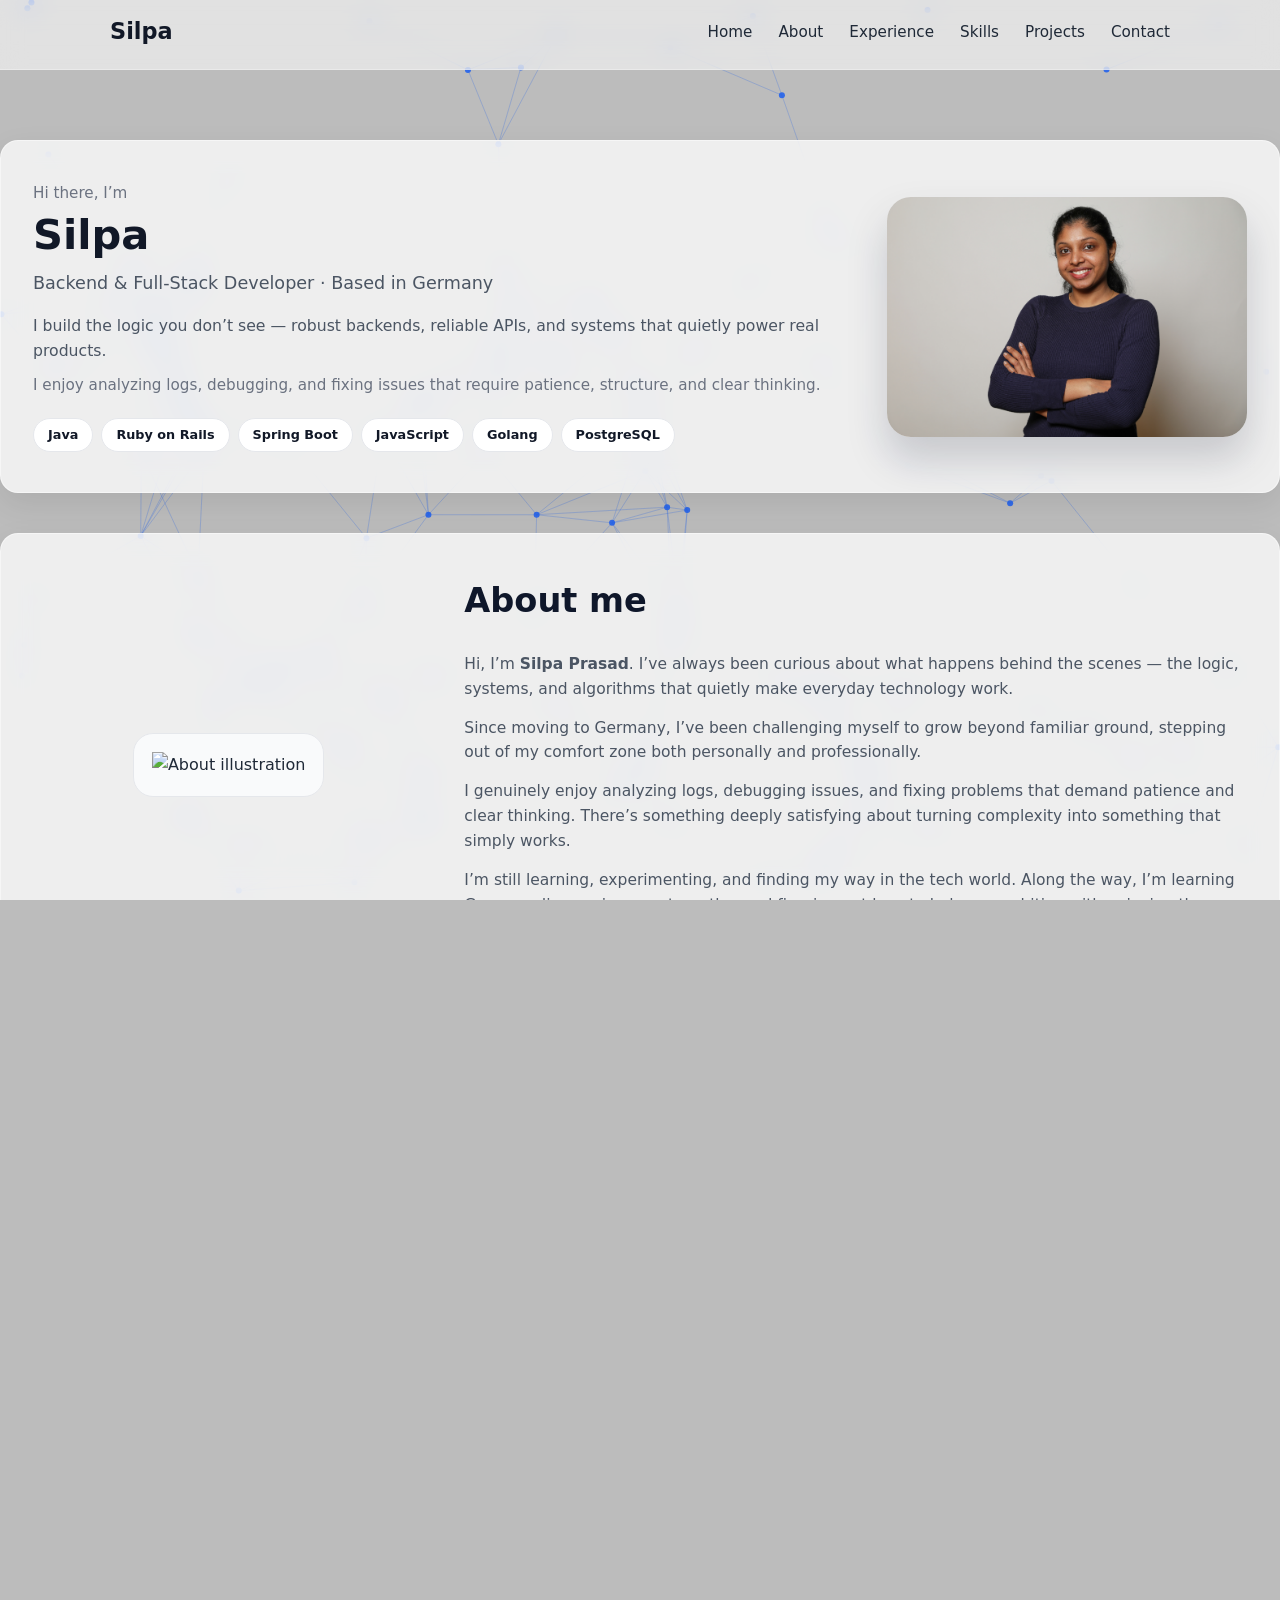
==== commit 955b66d0: "Updated projects and final touchups" ====
--- a/index.html
+++ b/index.html
@@ -4,7 +4,7 @@
   <meta charset="utf-8" />
   <title>Silpa's Portfolio</title>
   <meta name="viewport" content="width=device-width, initial-scale=1, user-scalable=no" />
-
+<link rel="stylesheet" href="https://cdnjs.cloudflare.com/ajax/libs/font-awesome/6.5.0/css/all.min.css">
   <!-- Font & Icons -->
   <link rel="stylesheet" href="assets/css/main.css">
 <script src="projects.js"></script>
@@ -116,7 +116,7 @@
                 Ruby on Rails, Golang, Redis, AWS, REST APIs, OAuth2, JWT
               </p>
               <p class="strengths">
-                <strong>Core strengths:</strong> Backend · APIs · Microservices · Async · Performance · Security
+                <strong>Core strengths:</strong> Backend · APIs · TDD · Microservices · Async · Performance · Security
               </p>
             </div>
           </div>
@@ -179,29 +179,42 @@
         <div class="section-header">
           <h2 class="section-title">Programming skills</h2>
         </div>
-
-        <div class="skills-scroller">
-  <div class="skills-track">
-    <div class="skill-card"><img src="https://cdn.jsdelivr.net/gh/devicons/devicon/icons/java/java-original.svg"><span>Java</span></div>
-    <div class="skill-card"><img src="https://cdn.jsdelivr.net/gh/devicons/devicon/icons/ruby/ruby-original.svg"><span>Ruby on Rails</span></div>
-    <div class="skill-card"><img src="https://cdn.jsdelivr.net/gh/devicons/devicon/icons/spring/spring-original.svg"><span>Spring Boot</span></div>
-    <div class="skill-card"><img src="https://cdn.jsdelivr.net/gh/devicons/devicon/icons/javascript/javascript-original.svg"><span>JavaScript</span></div>
-    <div class="skill-card"><img src="images/gallery/go.png"><span>Golang</span></div>
-    <div class="skill-card"><img src="https://cdn.jsdelivr.net/gh/devicons/devicon/icons/postgresql/postgresql-original.svg"><span>PostgreSQL</span></div>
-    <div class="skill-card"><img src="https://cdn.jsdelivr.net/gh/devicons/devicon/icons/docker/docker-original.svg"><span>Docker</span></div>
-    <div class="skill-card"><img src="https://cdn.jsdelivr.net/gh/devicons/devicon/icons/git/git-original.svg"><span>Git</span></div>
-
-    <!-- Duplicate for seamless infinite loop -->
-    <div class="skill-card"><img src="https://cdn.jsdelivr.net/gh/devicons/devicon/icons/java/java-original.svg"><span>Java</span></div>
-    <div class="skill-card"><img src="https://cdn.jsdelivr.net/gh/devicons/devicon/icons/ruby/ruby-original.svg"><span>Ruby on Rails</span></div>
-    <div class="skill-card"><img src="https://cdn.jsdelivr.net/gh/devicons/devicon/icons/spring/spring-original.svg"><span>Spring Boot</span></div>
-    <div class="skill-card"><img src="https://cdn.jsdelivr.net/gh/devicons/devicon/icons/javascript/javascript-original.svg"><span>JavaScript</span></div>
-    <div class="skill-card"><img src="images/gallery/go.png"><span>Golang</span></div>
-    <div class="skill-card"><img src="https://cdn.jsdelivr.net/gh/devicons/devicon/icons/postgresql/postgresql-original.svg"><span>PostgreSQL</span></div>
-    <div class="skill-card"><img src="https://cdn.jsdelivr.net/gh/devicons/devicon/icons/docker/docker-original.svg"><span>Docker</span></div>
-    <div class="skill-card"><img src="https://cdn.jsdelivr.net/gh/devicons/devicon/icons/git/git-original.svg"><span>Git</span></div>
-  </div>
-</div>
+      <div class="skills-wrapper">
+
+        <div class="skills-track">
+        <div class="skill-card"><img src="https://cdn.jsdelivr.net/gh/devicons/devicon/icons/java/java-original.svg"><span>Java</span></div>
+        <div class="skill-card"><img src="https://cdn.jsdelivr.net/gh/devicons/devicon/icons/ruby/ruby-original.svg"><span>Ruby on Rails</span></div>
+        <div class="skill-card"><img src="https://cdn.jsdelivr.net/gh/devicons/devicon/icons/spring/spring-original.svg"><span>Spring Boot</span></div>
+        <div class="skill-card"><img src="https://cdn.jsdelivr.net/gh/devicons/devicon/icons/javascript/javascript-original.svg"><span>JavaScript</span></div>
+        <div class="skill-card"><img src="images/gallery/go.png"><span>Golang</span></div>
+        <div class="skill-card"><img src="https://cdn.jsdelivr.net/gh/devicons/devicon/icons/postgresql/postgresql-original.svg"><span>PostgreSQL</span></div>
+        <div class="skill-card"><img src="https://cdn.jsdelivr.net/gh/devicons/devicon/icons/docker/docker-original.svg"><span>Docker</span></div>
+        <div class="skill-card"><img src="https://cdn.jsdelivr.net/gh/devicons/devicon/icons/git/git-original.svg"><span>Git</span></div>
+
+        <!-- SQL using your old custom image with containers -->
+
+        <div class="skill-card"><img src="https://cdn.jsdelivr.net/gh/devicons/devicon/icons/rspec/rspec-original.svg"><span>RSpec</span></div>
+        <!-- AWS using a working Devicon variant -->
+        <div class="skill-card"><img src="https://cdn.jsdelivr.net/gh/devicons/devicon/icons/amazonwebservices/amazonwebservices-original-wordmark.svg"><span>AWS</span></div>
+
+        <div class="skill-card"><img src="https://cdn.jsdelivr.net/gh/devicons/devicon/icons/redis/redis-original.svg"><span>Redis</span></div>
+
+        <!-- Duplicate for seamless infinite loop -->
+        <div class="skill-card"><img src="https://cdn.jsdelivr.net/gh/devicons/devicon/icons/java/java-original.svg"><span>Java</span></div>
+        <div class="skill-card"><img src="https://cdn.jsdelivr.net/gh/devicons/devicon/icons/ruby/ruby-original.svg"><span>Ruby on Rails</span></div>
+        <div class="skill-card"><img src="https://cdn.jsdelivr.net/gh/devicons/devicon/icons/spring/spring-original.svg"><span>Spring Boot</span></div>
+        <div class="skill-card"><img src="https://cdn.jsdelivr.net/gh/devicons/devicon/icons/javascript/javascript-original.svg"><span>JavaScript</span></div>
+        <div class="skill-card"><img src="images/gallery/go.png"><span>Golang</span></div>
+        <div class="skill-card"><img src="https://cdn.jsdelivr.net/gh/devicons/devicon/icons/postgresql/postgresql-original.svg"><span>PostgreSQL</span></div>
+        <div class="skill-card"><img src="https://cdn.jsdelivr.net/gh/devicons/devicon/icons/docker/docker-original.svg"><span>Docker</span></div>
+        <div class="skill-card"><img src="https://cdn.jsdelivr.net/gh/devicons/devicon/icons/git/git-original.svg"><span>Git</span></div>
+
+        <!-- Duplicate adjusted skills -->
+        <div class="skill-card"><img src="https://cdn.jsdelivr.net/gh/devicons/devicon/icons/rspec/rspec-original.svg"><span>RSpec</span></div>
+        <div class="skill-card"><img src="https://cdn.jsdelivr.net/gh/devicons/devicon/icons/amazonwebservices/amazonwebservices-original-wordmark.svg"><span>AWS</span></div>
+        <div class="skill-card"><img src="https://cdn.jsdelivr.net/gh/devicons/devicon/icons/redis/redis-original.svg"><span>Redis</span></div>
+      </div>
+      </div>
       </section>
 
       <!-- ===========================
@@ -223,19 +236,23 @@
           </div>
 
           <p>
-            I am constantly exploring new technologies and modern frameworks to improve my development skills. I enjoy experimenting with <strong>Java, Spring Boot, Golang, and cloud solutions like AWS</strong>. I also follow open-source projects and contribute to GitHub repositories whenever possible.
-          </p>
-
-          <p>
-            Beyond coding, I enjoy reading about software architecture, performance optimization, and best practices for building scalable applications. I am also learning <strong>German (A2 level)</strong> to enhance my communication skills and collaborate better in international teams.
+            I am constantly exploring new technologies and modern frameworks to strengthen my development skills. My current areas of focus include 
+            <strong>Java, Spring Boot, Golang, AWS, and full‑stack development using React, TypeScript, and Vue</strong>. 
+            I am also deepening my understanding of backend architecture, system design, DevOps fundamentals, CI/CD workflows, and cloud deployment.
+          </p>
+
+          <p>
+            Beyond coding, I enjoy learning about software architecture, performance optimization, and best practices for building scalable applications. 
+            I aim to build multidisciplinary awareness to become a well‑rounded and versatile software professional. 
+            I am also learning <strong>German (A2 level)</strong> to enhance my communication skills and collaborate effectively in international teams.
           </p>
 
           <div class="interest-badges">
             <span class="interest-badge">Java</span>
             <span class="interest-badge">Spring Boot</span>
             <span class="interest-badge">Golang</span>
-            <span class="interest-badge">AWS</span>
-            <span class="interest-badge">Open Source</span>
+            <span class="interest-badge">Javascript</span>
+            <span class="interest-badge">DevOps</span>
             <span class="interest-badge">German Language</span>
             <span class="interest-badge">Software Architecture</span>
           </div>
@@ -263,8 +280,8 @@
             <p>Golang · REST API</p>
           </div>
           <div class="project-card">
-            <h3>Spring Boot API</h3>
-            <p>Java · PostgreSQL</p>
+            <h3>Continuous Learning Projects</h3>
+            <p>Java · Spring Boot  · Ruby on Rails  · Golang </p>
           </div>
         </div>
 
@@ -294,7 +311,7 @@
           <div class="cert-card">
             <h3>Java Foundations Professional Certificate</h3>
             <p>Issued by JetBrains · LinkedIn Learning</p>
-            <span>2024</span>
+            <span>2025</span>
           </div>
 
           <div class="cert-card">
@@ -354,9 +371,7 @@
             <div class="contact-item-icon">
               <i class="fa-solid fa-user"></i>
             </div>
-            <div class="contact-item-text">
-              Silpa Prasad Sivaprasad
-            </div>
+            <div class="contact-item-text">Silpa Prasad Sivaprasad</div>
           </div>
 
           <div class="contact-item">
@@ -372,36 +387,27 @@
             <div class="contact-item-icon">
               <i class="fa-solid fa-phone"></i>
             </div>
-            <div class="contact-item-text">
-              +49 123 456 7890
-            </div>
+            <div class="contact-item-text">+49 17623700875 </div>
           </div>
 
           <div class="contact-item">
             <div class="contact-item-icon">
               <i class="fa-solid fa-location-dot"></i>
             </div>
-            <div class="contact-item-text">
-              Dortmund, Germany
-            </div>
-          </div>
-        </div>
-
-        <div class="contact-socials">
-          <a href="https://github.com/silpaprasad" target="_blank" rel="noreferrer">
-            <i class="fa-brands fa-github"></i>
-          </a>
-          <a
-            href="https://www.linkedin.com/in/silpa-prasad-sivaprasad/"
-            target="_blank"
-            rel="noreferrer"
-          >
-            <i class="fa-brands fa-linkedin-in"></i>
-          </a>
-        </div>
-      </section>
+            <div class="contact-item-text">Dortmund, Germany</div>
+          </div>
+        </div>
+
+<!-- Social Icons -->
+    <div class="social-icons">
+        <a href="https://github.com/silpaprasad" target="_blank" class="icon-link">
+            <img src="https://cdn.jsdelivr.net/gh/devicons/devicon/icons/github/github-original.svg" alt="GitHub">
+        </a>
+
+        <a href="https://www.linkedin.com/in/silpa-prasad-sivaprasad/" target="_blank" class="icon-link">
+            <img src="https://cdn.jsdelivr.net/gh/devicons/devicon/icons/linkedin/linkedin-original.svg" alt="LinkedIn">
+        </a>
     </div>
-
     <!-- Footer -->
     <footer>
       <p>
--- a/assets/css/main.css
+++ b/assets/css/main.css
@@ -41,6 +41,31 @@
 
     /* Canvas background (particles) */
 
+    /* Social Icons Container */
+.social-icons {
+    text-align: center;
+    margin: 50px 0;
+}
+
+/* Icon Links */
+.icon-link {
+    display: inline-block;
+    margin: 0 15px;
+    transition: transform 0.3s ease, opacity 0.3s ease;
+}
+
+/* Icon Images */
+.icon-link img {
+    width: 45px;
+    height: 45px;
+    filter: drop-shadow(0 2px 4px rgba(0,0,0,0.3));
+}
+
+/* Hover Effect */
+.icon-link:hover {
+    transform: scale(1.15);
+    opacity: 0.85;
+}
   #particles {
     position: fixed;
     top: 0;
@@ -277,6 +302,7 @@
       }
     }
 
+    
     .about-visual {
       flex: 1;
       min-width: 220px;
@@ -304,6 +330,11 @@
       margin-bottom: 14px;
     }
 
+    .about-section p {
+      text-align: justify;
+      line-height: 1.7;
+      margin-bottom: 18px;
+    }
     /* ===========================
        Experience & Education
     ============================ */
@@ -730,6 +761,12 @@
   padding: 10px 0;
 }
 
+.skills-wrapper {
+  width: 100%;
+  overflow: hidden;
+  position: relative;
+}
+
 .skills-track {
   display: flex;
   gap: 20px;
@@ -855,6 +892,10 @@
       color: #2563eb;
       font-weight: 600;
     }
+    .contact-item-icon i {
+      font-size: 1rem;
+      line-height: 1;
+    }
 
     .contact-socials {
       text-align: center;
@@ -906,3 +947,8 @@
     footer i {
       color: #9ca3af;
     }
+
+    
+    html, body {
+  overflow-x: hidden;
+}
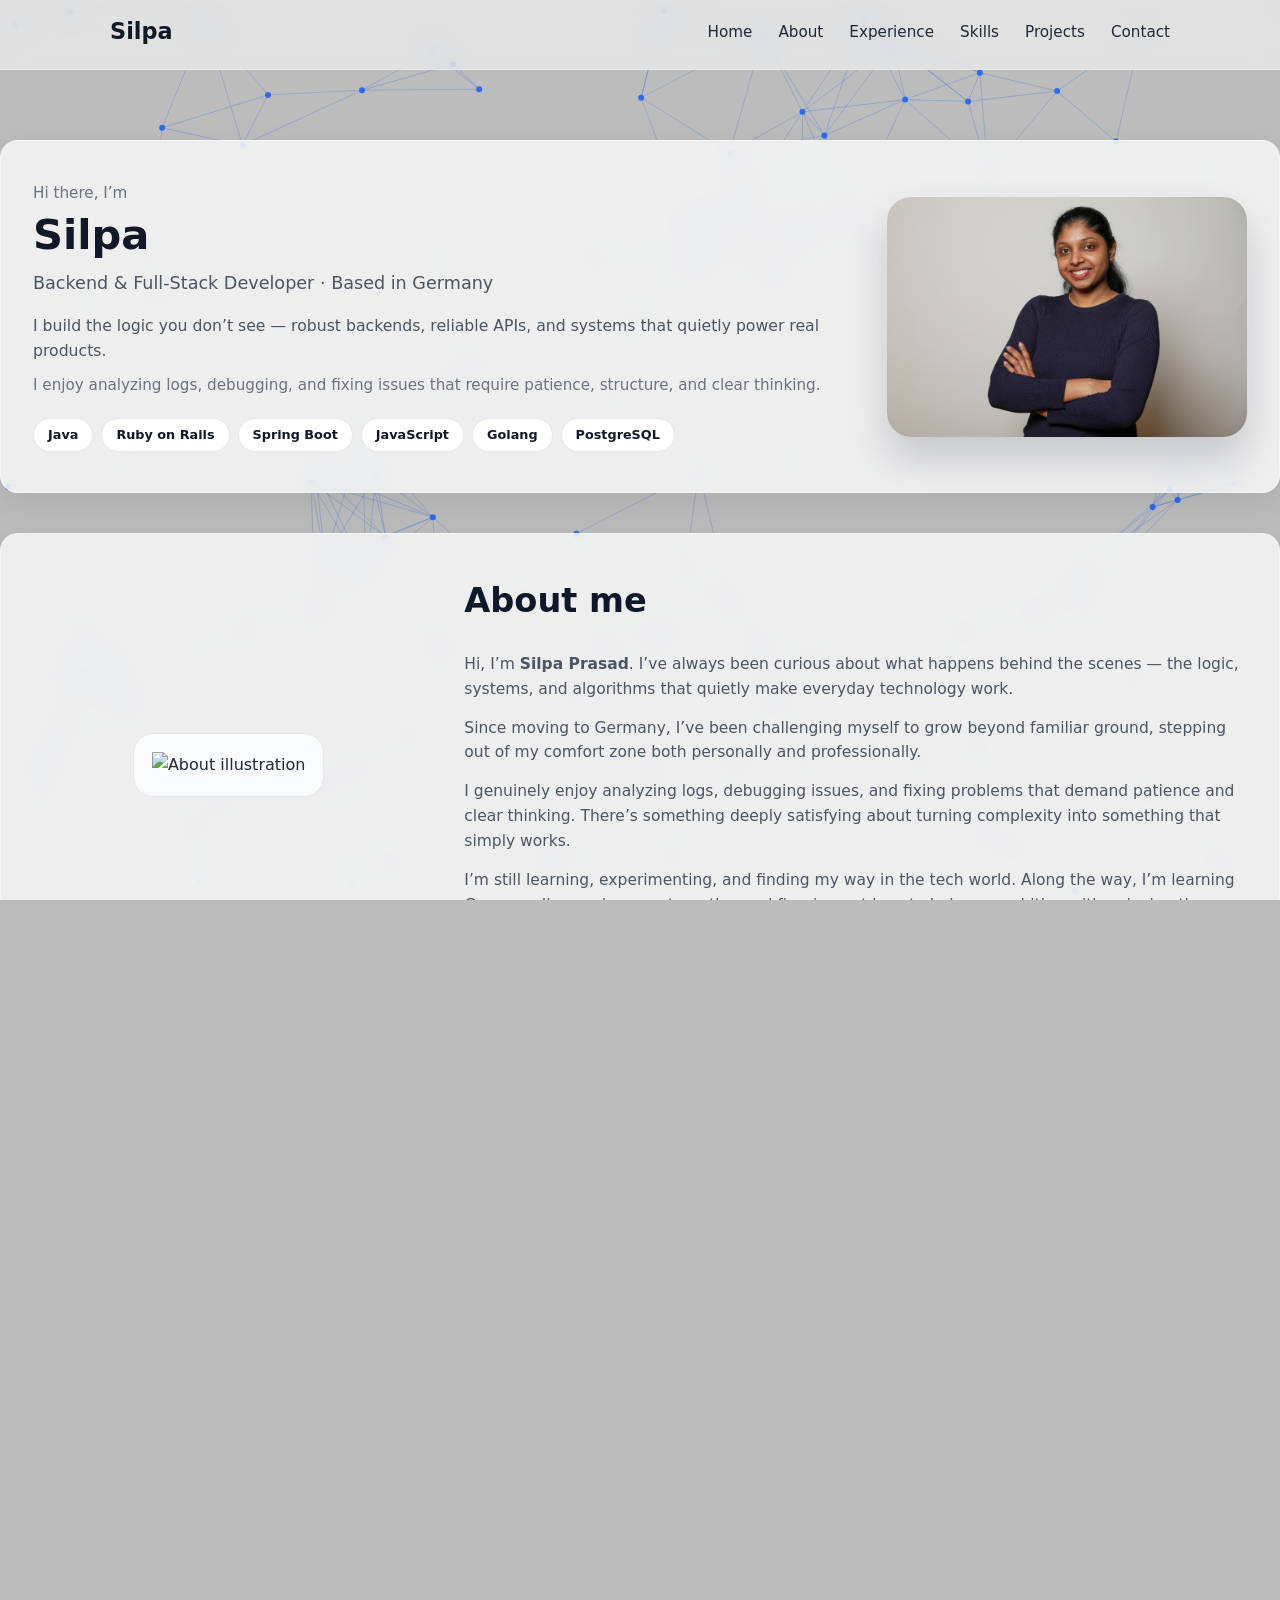
==== commit e3dada22: "updated Readme" ====
--- a/index.html
+++ b/index.html
@@ -116,7 +116,7 @@
                 Ruby on Rails, Golang, Redis, AWS, REST APIs, OAuth2, JWT
               </p>
               <p class="strengths">
-                <strong>Core strengths:</strong> Backend · APIs · TDD · Microservices · Async · Performance · Security
+                <strong>Core strengths:</strong> Backend · APIs · TDD · Microservices · Async · Performance · Security · Agile
               </p>
             </div>
           </div>
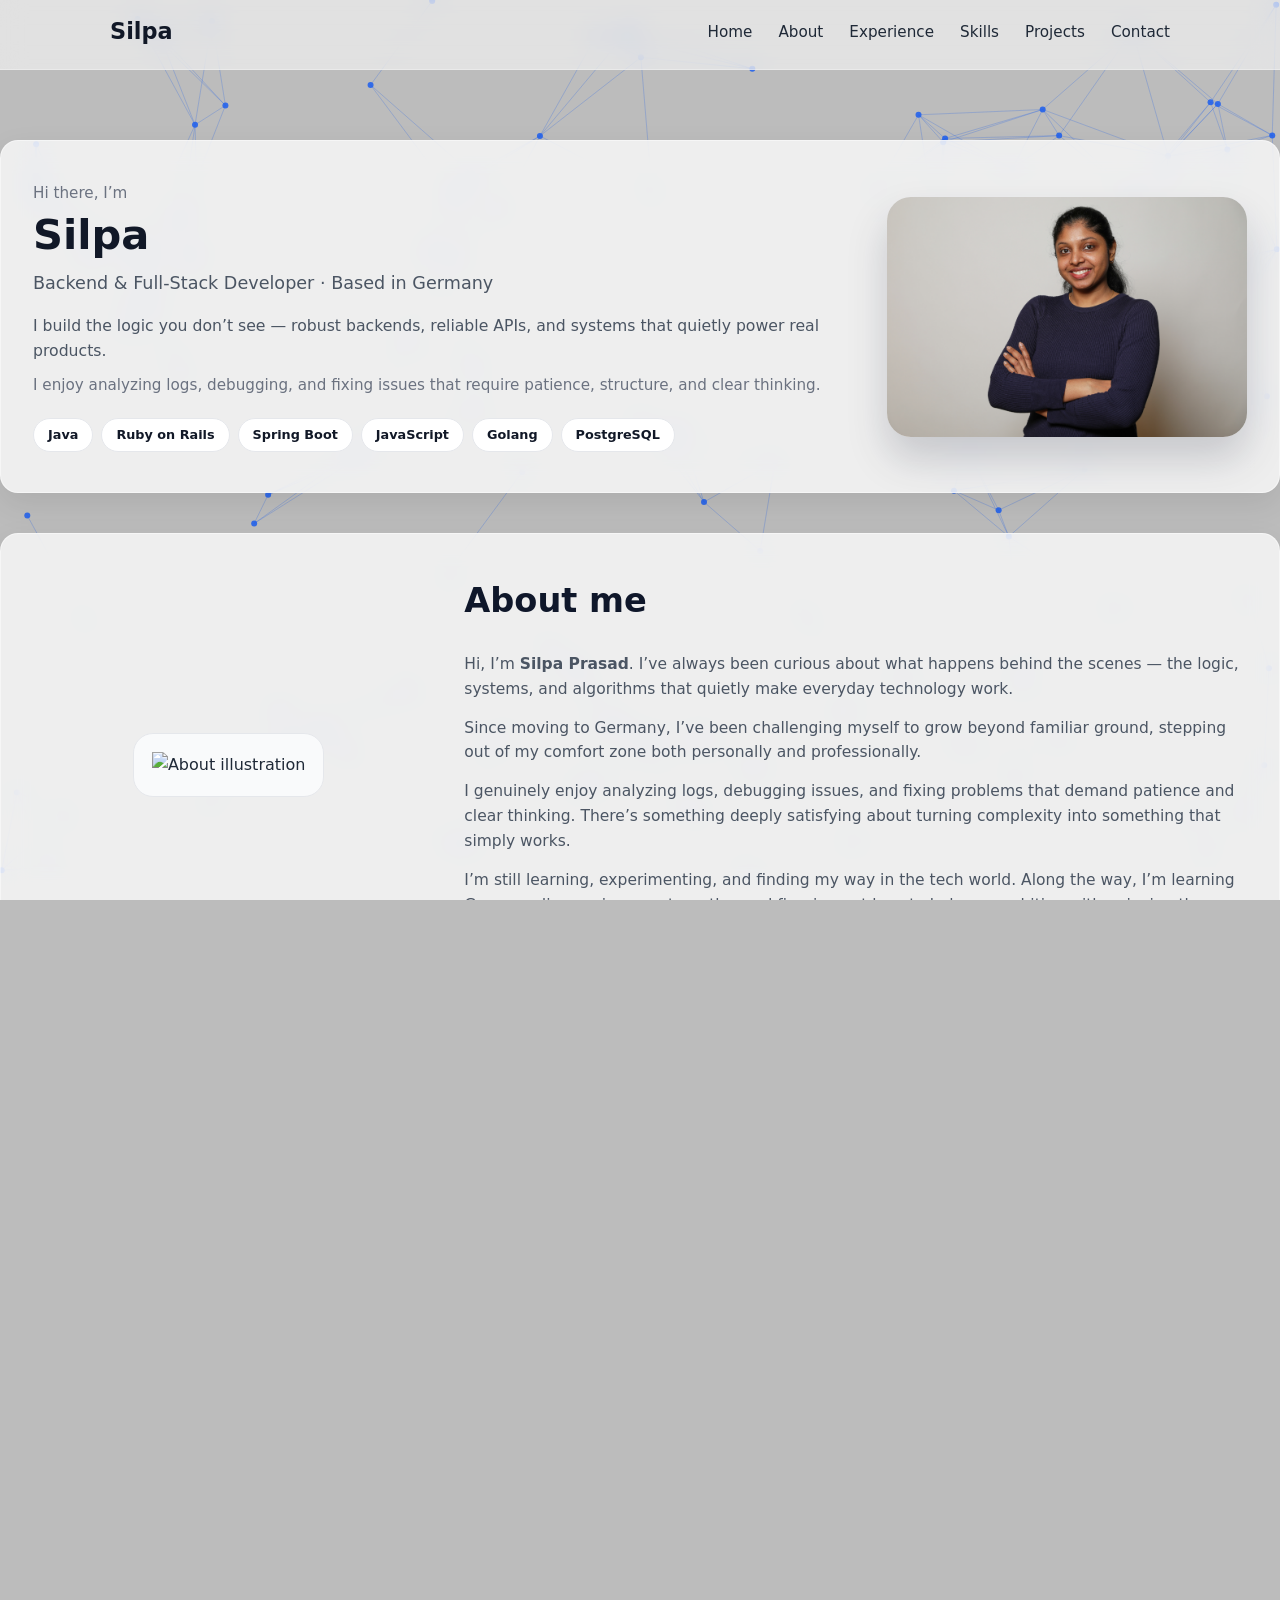
==== commit c6aa81d9: "updated CV section for mobile" ====
--- a/index.html
+++ b/index.html
@@ -355,6 +355,10 @@
             <span>Download CV</span>
           </a>
         </div>
+        <div class="cv-mobile-message">
+          PDF preview is not supported on this device.  
+          <a href="assets/SILPA FULLSTACK DEVELOPER.pdf" download>Download CV</a>
+        </div>
       </section>
 
       <!-- ===========================
--- a/assets/css/main.css
+++ b/assets/css/main.css
@@ -504,6 +504,69 @@
       object-fit: contain;
     }
 
+         
+    .skills-scroller {
+      overflow: hidden;
+      width: 100%;
+      position: relative;
+      padding: 10px 0;
+    }
+
+    .skills-wrapper {
+      width: 100%;
+      overflow: hidden;
+      position: relative;
+    }
+
+    .skills-track {
+      display: flex;
+      gap: 20px;
+      width: max-content;
+      animation: scroll-left 25s linear infinite;
+    }
+
+    @keyframes scroll-left {
+      0% {
+        transform: translateX(0);
+      }
+      100% {
+        transform: translateX(-50%);
+      }
+    }
+
+    .skill-card {
+      min-width: 140px;
+      padding: 16px 12px;
+      border-radius: 14px;
+      border: 1px solid #e5e7eb;
+      background: rgba(255, 255, 255, 0.75);
+      backdrop-filter: blur(10px);
+      box-shadow: 0 8px 20px rgba(15, 23, 42, 0.04);
+      display: flex;
+      flex-direction: column;
+      align-items: center;
+      gap: 8px;
+      transition: transform 0.2s ease;
+    }
+
+    .skill-card:hover {
+      transform: scale(1.06);
+    }
+
+    .skill-card img {
+      width: 42px;
+      height: 42px;
+      object-fit: contain;
+    }
+
+    .skill-card span {
+      font-size: 0.9rem;
+      font-weight: 600;
+      color: #111827;
+    }
+    .skills-track:hover{
+      animation-play-state: paused;
+    }
     /* ===========================
        Interests & Learning
     ============================ */
@@ -708,7 +771,18 @@
     /* ===========================
        CV
     ============================ */
-
+      
+
+      @media (max-width: 768px) {
+        iframe {
+          display: none;
+        }
+        .cv-mobile-message {
+          display: block;
+          margin-top: 20px;
+          font-size: 1rem;
+        }
+      }
     #cv .cv-wrapper {
       max-width: 900px;
       margin: 0 auto;
@@ -754,68 +828,12 @@
       color: #ffffff;
       box-shadow: 0 10px 22px rgba(37, 99, 235, 0.3);
     }
-.skills-scroller {
-  overflow: hidden;
-  width: 100%;
-  position: relative;
-  padding: 10px 0;
-}
-
-.skills-wrapper {
-  width: 100%;
-  overflow: hidden;
-  position: relative;
-}
-
-.skills-track {
-  display: flex;
-  gap: 20px;
-  width: max-content;
-  animation: scroll-left 25s linear infinite;
-}
-
-@keyframes scroll-left {
-  0% {
-    transform: translateX(0);
-  }
-  100% {
-    transform: translateX(-50%);
-  }
-}
-
-.skill-card {
-  min-width: 140px;
-  padding: 16px 12px;
-  border-radius: 14px;
-  border: 1px solid #e5e7eb;
-  background: rgba(255, 255, 255, 0.75);
-  backdrop-filter: blur(10px);
-  box-shadow: 0 8px 20px rgba(15, 23, 42, 0.04);
-  display: flex;
-  flex-direction: column;
-  align-items: center;
-  gap: 8px;
-  transition: transform 0.2s ease;
-}
-
-.skill-card:hover {
-  transform: scale(1.06);
-}
-
-.skill-card img {
-  width: 42px;
-  height: 42px;
-  object-fit: contain;
-}
-
-.skill-card span {
-  font-size: 0.9rem;
-  font-weight: 600;
-  color: #111827;
-}
-.skills-track:hover{
-  animation-play-state: paused;
-}
+
+    .cv-mobile-message {
+        display: none;
+      }
+
+ 
     /* ===========================
        Contact
     ============================ */
